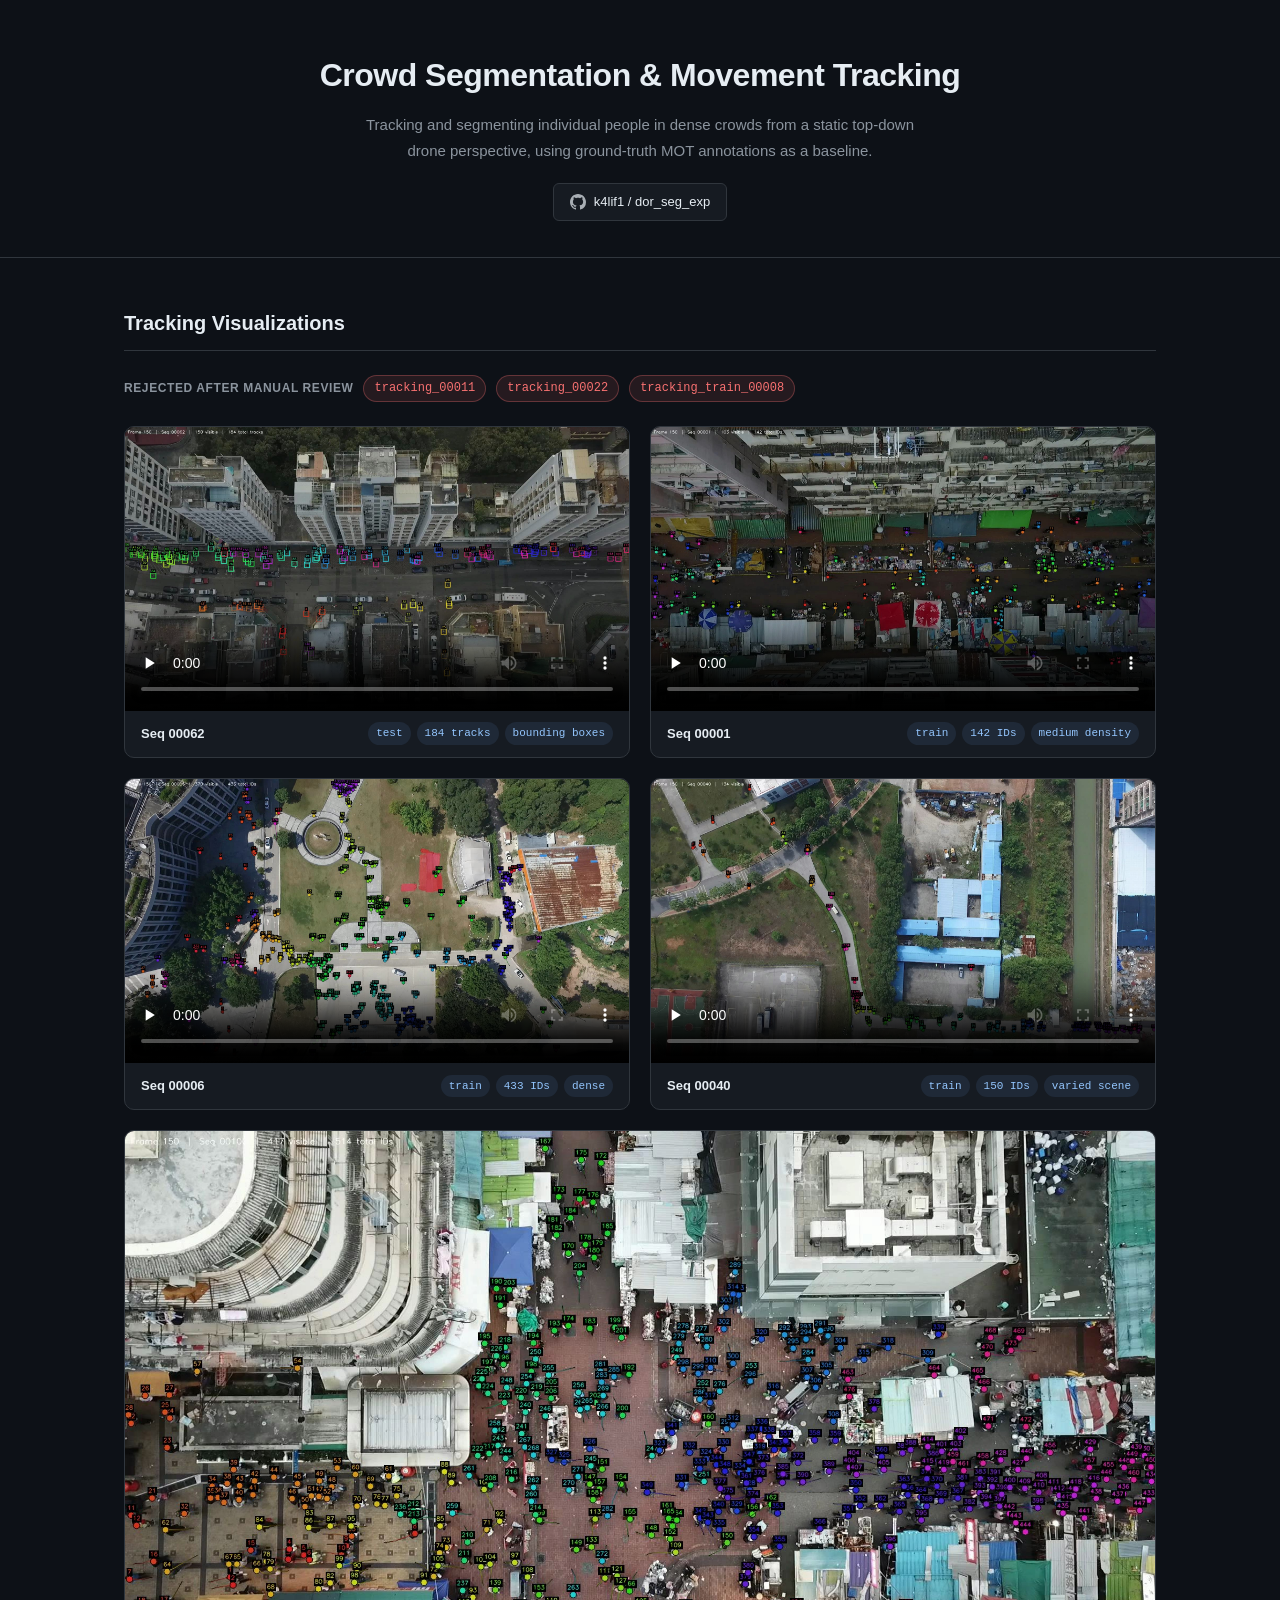
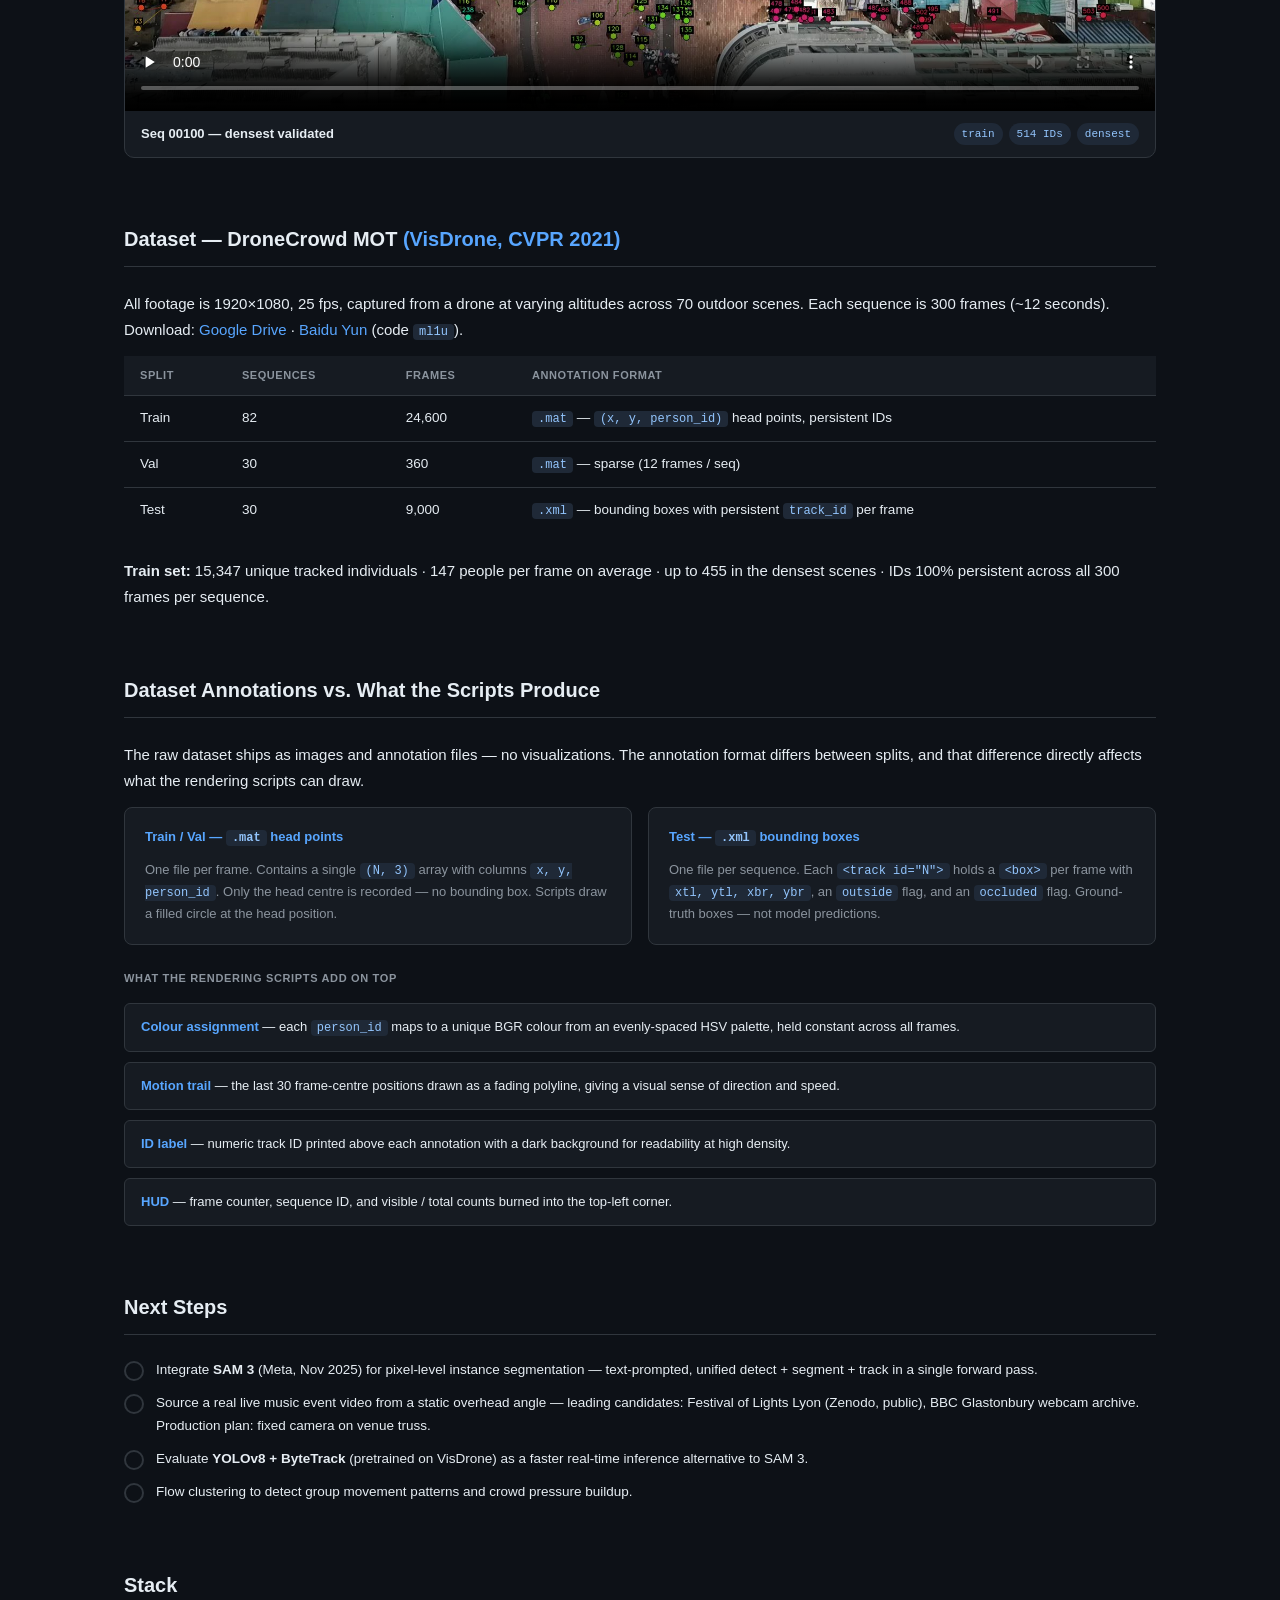
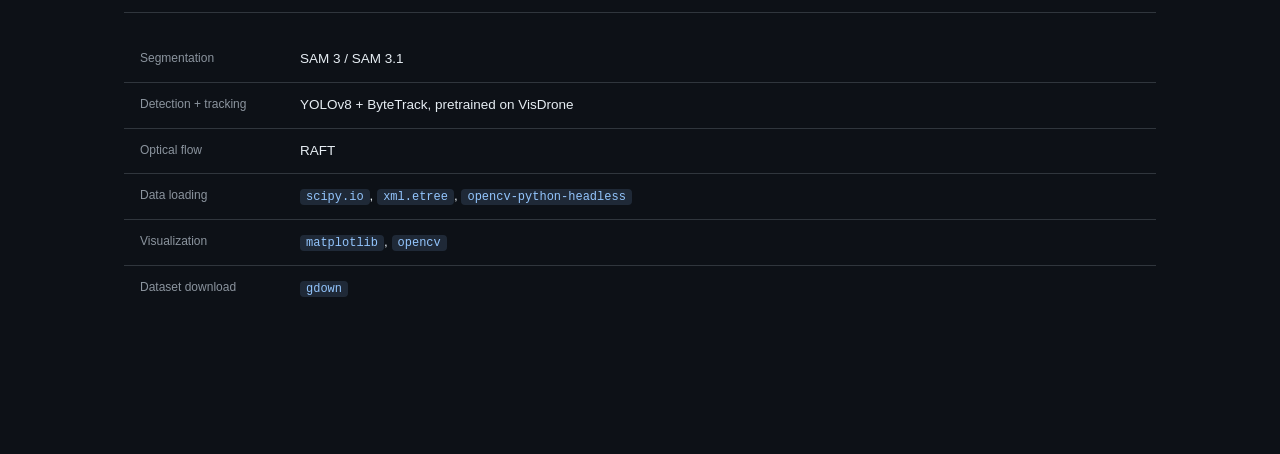
==== index.html @ 180071f4 "Add GitHub Pages index.html Dark-themed page with embedded video grid, dataset table, annotation dif" ====
<!DOCTYPE html>
<html lang="en">
<head>
  <meta charset="UTF-8" />
  <meta name="viewport" content="width=device-width, initial-scale=1.0" />
  <title>Crowd Segmentation & Movement Tracking — POC</title>
  <style>
    *, *::before, *::after { box-sizing: border-box; margin: 0; padding: 0; }

    :root {
      --bg:       #0d1117;
      --surface:  #161b22;
      --border:   #30363d;
      --text:     #e6edf3;
      --muted:    #8b949e;
      --accent:   #58a6ff;
      --tag-bg:   #1f2937;
      --tag-text: #93c5fd;
      --rejected: #f87171;
      --mono:     "SF Mono", "Fira Code", "Consolas", monospace;
    }

    body {
      background: var(--bg);
      color: var(--text);
      font-family: -apple-system, BlinkMacSystemFont, "Segoe UI", Helvetica, Arial, sans-serif;
      font-size: 15px;
      line-height: 1.7;
    }

    a { color: var(--accent); text-decoration: none; }
    a:hover { text-decoration: underline; }

    /* ── Layout ── */
    header {
      border-bottom: 1px solid var(--border);
      padding: 48px 0 36px;
      text-align: center;
    }

    header h1 {
      font-size: 2rem;
      font-weight: 700;
      letter-spacing: -0.5px;
      margin-bottom: 10px;
    }

    header p {
      color: var(--muted);
      max-width: 580px;
      margin: 0 auto 20px;
    }

    .repo-link {
      display: inline-flex;
      align-items: center;
      gap: 8px;
      background: var(--surface);
      border: 1px solid var(--border);
      border-radius: 6px;
      padding: 7px 16px;
      font-size: 13px;
      color: var(--text);
      transition: border-color 0.15s;
    }
    .repo-link:hover { border-color: var(--accent); text-decoration: none; }
    .repo-link svg { opacity: 0.7; }

    main {
      max-width: 1080px;
      margin: 0 auto;
      padding: 48px 24px 80px;
    }

    section { margin-bottom: 64px; }

    h2 {
      font-size: 1.25rem;
      font-weight: 600;
      padding-bottom: 10px;
      border-bottom: 1px solid var(--border);
      margin-bottom: 24px;
    }

    h3 {
      font-size: 1rem;
      font-weight: 600;
      color: var(--muted);
      text-transform: uppercase;
      letter-spacing: 0.06em;
      font-size: 11px;
      margin-bottom: 16px;
    }

    p { margin-bottom: 14px; color: var(--text); }
    p:last-child { margin-bottom: 0; }

    /* ── Videos grid ── */
    .video-grid {
      display: grid;
      grid-template-columns: 1fr 1fr;
      gap: 20px;
    }

    .video-grid .full { grid-column: 1 / -1; }

    .video-card {
      background: var(--surface);
      border: 1px solid var(--border);
      border-radius: 10px;
      overflow: hidden;
      transition: border-color 0.15s;
    }
    .video-card:hover { border-color: var(--accent); }

    .video-card video {
      width: 100%;
      display: block;
      background: #000;
    }

    .video-card .caption {
      padding: 12px 16px;
      display: flex;
      align-items: center;
      justify-content: space-between;
      flex-wrap: wrap;
      gap: 8px;
    }

    .caption-title { font-size: 13px; font-weight: 600; }

    .tags { display: flex; gap: 6px; flex-wrap: wrap; }

    .tag {
      background: var(--tag-bg);
      color: var(--tag-text);
      font-size: 11px;
      font-weight: 500;
      padding: 2px 8px;
      border-radius: 20px;
      font-family: var(--mono);
    }

    /* ── Dataset table ── */
    table {
      width: 100%;
      border-collapse: collapse;
      font-size: 13.5px;
    }

    th {
      background: var(--surface);
      color: var(--muted);
      font-weight: 600;
      font-size: 11px;
      text-transform: uppercase;
      letter-spacing: 0.05em;
      padding: 10px 16px;
      text-align: left;
      border-bottom: 1px solid var(--border);
    }

    td {
      padding: 11px 16px;
      border-bottom: 1px solid var(--border);
      vertical-align: top;
    }

    tr:last-child td { border-bottom: none; }

    code {
      font-family: var(--mono);
      font-size: 12px;
      background: var(--tag-bg);
      color: var(--tag-text);
      padding: 1px 6px;
      border-radius: 4px;
    }

    /* ── Annotation diff cards ── */
    .diff-grid {
      display: grid;
      grid-template-columns: 1fr 1fr;
      gap: 16px;
      margin-bottom: 24px;
    }

    .diff-card {
      background: var(--surface);
      border: 1px solid var(--border);
      border-radius: 8px;
      padding: 18px 20px;
    }

    .diff-card h4 {
      font-size: 13px;
      font-weight: 600;
      margin-bottom: 10px;
      color: var(--accent);
    }

    .diff-card p { font-size: 13px; color: var(--muted); }

    /* ── Layers list ── */
    .layers { list-style: none; display: flex; flex-direction: column; gap: 10px; }

    .layers li {
      background: var(--surface);
      border: 1px solid var(--border);
      border-radius: 6px;
      padding: 12px 16px;
      font-size: 13px;
    }

    .layers li strong { color: var(--accent); }

    /* ── Rejected pill ── */
    .rejected-row {
      display: flex;
      align-items: center;
      gap: 10px;
      flex-wrap: wrap;
      margin-bottom: 24px;
    }

    .rejected-label {
      font-size: 12px;
      font-weight: 600;
      color: var(--muted);
      text-transform: uppercase;
      letter-spacing: 0.05em;
    }

    .rejected-pill {
      background: rgba(248, 113, 113, 0.1);
      border: 1px solid rgba(248, 113, 113, 0.3);
      color: var(--rejected);
      font-family: var(--mono);
      font-size: 12px;
      padding: 2px 10px;
      border-radius: 20px;
    }

    /* ── Next steps ── */
    .steps { list-style: none; display: flex; flex-direction: column; gap: 10px; }

    .steps li {
      display: flex;
      align-items: flex-start;
      gap: 12px;
      font-size: 13.5px;
    }

    .step-dot {
      width: 20px;
      height: 20px;
      border-radius: 50%;
      border: 2px solid var(--border);
      flex-shrink: 0;
      margin-top: 2px;
    }

    /* ── Stack table ── */
    .stack-table td:first-child { color: var(--muted); font-size: 12px; width: 160px; }

    /* ── Responsive ── */
    @media (max-width: 640px) {
      .video-grid  { grid-template-columns: 1fr; }
      .diff-grid   { grid-template-columns: 1fr; }
      .video-grid .full { grid-column: 1; }
      header h1 { font-size: 1.5rem; }
    }
  </style>
</head>
<body>

<header>
  <h1>Crowd Segmentation &amp; Movement Tracking</h1>
  <p>Tracking and segmenting individual people in dense crowds from a static top-down drone perspective, using ground-truth MOT annotations as a baseline.</p>
  <a class="repo-link" href="https://github.com/k4lif1/dor_seg_exp" target="_blank">
    <svg height="16" viewBox="0 0 16 16" fill="currentColor"><path d="M8 0C3.58 0 0 3.58 0 8c0 3.54 2.29 6.53 5.47 7.59.4.07.55-.17.55-.38 0-.19-.01-.82-.01-1.49-2.01.37-2.53-.49-2.69-.94-.09-.23-.48-.94-.82-1.13-.28-.15-.68-.52-.01-.53.63-.01 1.08.58 1.23.82.72 1.21 1.87.87 2.33.66.07-.52.28-.87.51-1.07-1.78-.2-3.64-.89-3.64-3.95 0-.87.31-1.59.82-2.15-.08-.2-.36-1.02.08-2.12 0 0 .67-.21 2.2.82.64-.18 1.32-.27 2-.27.68 0 1.36.09 2 .27 1.53-1.04 2.2-.82 2.2-.82.44 1.1.16 1.92.08 2.12.51.56.82 1.27.82 2.15 0 3.07-1.87 3.75-3.65 3.95.29.25.54.73.54 1.48 0 1.07-.01 1.93-.01 2.2 0 .21.15.46.55.38A8.013 8.013 0 0016 8c0-4.42-3.58-8-8-8z"/></svg>
    k4lif1 / dor_seg_exp
  </a>
</header>

<main>

  <!-- ── Videos ───────────────────────────────────────────────────── -->
  <section>
    <h2>Tracking Visualizations</h2>

    <div class="rejected-row">
      <span class="rejected-label">Rejected after manual review</span>
      <span class="rejected-pill">tracking_00011</span>
      <span class="rejected-pill">tracking_00022</span>
      <span class="rejected-pill">tracking_train_00008</span>
    </div>

    <div class="video-grid">
      <div class="video-card">
        <video src="videos/tracking_00062.mp4" poster="assets/previews/tracking_00062.jpg" controls preload="none"></video>
        <div class="caption">
          <span class="caption-title">Seq 00062</span>
          <div class="tags">
            <span class="tag">test</span>
            <span class="tag">184 tracks</span>
            <span class="tag">bounding boxes</span>
          </div>
        </div>
      </div>

      <div class="video-card">
        <video src="videos/tracking_train_00001.mp4" poster="assets/previews/tracking_train_00001.jpg" controls preload="none"></video>
        <div class="caption">
          <span class="caption-title">Seq 00001</span>
          <div class="tags">
            <span class="tag">train</span>
            <span class="tag">142 IDs</span>
            <span class="tag">medium density</span>
          </div>
        </div>
      </div>

      <div class="video-card">
        <video src="videos/tracking_train_00006.mp4" poster="assets/previews/tracking_train_00006.jpg" controls preload="none"></video>
        <div class="caption">
          <span class="caption-title">Seq 00006</span>
          <div class="tags">
            <span class="tag">train</span>
            <span class="tag">433 IDs</span>
            <span class="tag">dense</span>
          </div>
        </div>
      </div>

      <div class="video-card">
        <video src="videos/tracking_train_00040.mp4" poster="assets/previews/tracking_train_00040.jpg" controls preload="none"></video>
        <div class="caption">
          <span class="caption-title">Seq 00040</span>
          <div class="tags">
            <span class="tag">train</span>
            <span class="tag">150 IDs</span>
            <span class="tag">varied scene</span>
          </div>
        </div>
      </div>

      <div class="video-card full">
        <video src="videos/tracking_train_00100.mp4" poster="assets/previews/tracking_train_00100.jpg" controls preload="none"></video>
        <div class="caption">
          <span class="caption-title">Seq 00100 — densest validated</span>
          <div class="tags">
            <span class="tag">train</span>
            <span class="tag">514 IDs</span>
            <span class="tag">densest</span>
          </div>
        </div>
      </div>
    </div>
  </section>

  <!-- ── Dataset ──────────────────────────────────────────────────── -->
  <section>
    <h2>Dataset — DroneCrowd MOT <a href="https://openaccess.thecvf.com/content/CVPR2021/papers/Wen_Detection_Tracking_and_Counting_Meets_Drones_in_Crowds_A_Benchmark_CVPR_2021_paper.pdf" target="_blank">(VisDrone, CVPR 2021)</a></h2>

    <p>All footage is 1920×1080, 25 fps, captured from a drone at varying altitudes across 70 outdoor scenes. Each sequence is 300 frames (~12 seconds). Download: <a href="https://drive.google.com/drive/folders/1EUKLJ1WmrhWTNGt4wFLyHSfspJAt56WN" target="_blank">Google Drive</a> · <a href="https://pan.baidu.com/s/1hjXoVZJ16y9Tf7UXcJw3oQ" target="_blank">Baidu Yun</a> (code <code>ml1u</code>).</p>

    <table>
      <thead>
        <tr>
          <th>Split</th>
          <th>Sequences</th>
          <th>Frames</th>
          <th>Annotation format</th>
        </tr>
      </thead>
      <tbody>
        <tr>
          <td>Train</td>
          <td>82</td>
          <td>24,600</td>
          <td><code>.mat</code> — <code>(x, y, person_id)</code> head points, persistent IDs</td>
        </tr>
        <tr>
          <td>Val</td>
          <td>30</td>
          <td>360</td>
          <td><code>.mat</code> — sparse (12 frames / seq)</td>
        </tr>
        <tr>
          <td>Test</td>
          <td>30</td>
          <td>9,000</td>
          <td><code>.xml</code> — bounding boxes with persistent <code>track_id</code> per frame</td>
        </tr>
      </tbody>
    </table>

    <br>
    <p><strong>Train set:</strong> 15,347 unique tracked individuals · 147 people per frame on average · up to 455 in the densest scenes · IDs 100% persistent across all 300 frames per sequence.</p>
  </section>

  <!-- ── Annotation diff ──────────────────────────────────────────── -->
  <section>
    <h2>Dataset Annotations vs. What the Scripts Produce</h2>

    <p>The raw dataset ships as images and annotation files — no visualizations. The annotation format differs between splits, and that difference directly affects what the rendering scripts can draw.</p>

    <div class="diff-grid">
      <div class="diff-card">
        <h4>Train / Val — <code>.mat</code> head points</h4>
        <p>One file per frame. Contains a single <code>(N, 3)</code> array with columns <code>x, y, person_id</code>. Only the head centre is recorded — no bounding box. Scripts draw a filled circle at the head position.</p>
      </div>
      <div class="diff-card">
        <h4>Test — <code>.xml</code> bounding boxes</h4>
        <p>One file per sequence. Each <code>&lt;track id="N"&gt;</code> holds a <code>&lt;box&gt;</code> per frame with <code>xtl, ytl, xbr, ybr</code>, an <code>outside</code> flag, and an <code>occluded</code> flag. Ground-truth boxes — not model predictions.</p>
      </div>
    </div>

    <h3>What the rendering scripts add on top</h3>
    <ul class="layers">
      <li><strong>Colour assignment</strong> — each <code>person_id</code> maps to a unique BGR colour from an evenly-spaced HSV palette, held constant across all frames.</li>
      <li><strong>Motion trail</strong> — the last 30 frame-centre positions drawn as a fading polyline, giving a visual sense of direction and speed.</li>
      <li><strong>ID label</strong> — numeric track ID printed above each annotation with a dark background for readability at high density.</li>
      <li><strong>HUD</strong> — frame counter, sequence ID, and visible / total counts burned into the top-left corner.</li>
    </ul>
  </section>

  <!-- ── Next steps ───────────────────────────────────────────────── -->
  <section>
    <h2>Next Steps</h2>
    <ul class="steps">
      <li><span class="step-dot"></span><span>Integrate <strong>SAM 3</strong> (Meta, Nov 2025) for pixel-level instance segmentation — text-prompted, unified detect + segment + track in a single forward pass.</span></li>
      <li><span class="step-dot"></span><span>Source a real live music event video from a static overhead angle — leading candidates: Festival of Lights Lyon (Zenodo, public), BBC Glastonbury webcam archive. Production plan: fixed camera on venue truss.</span></li>
      <li><span class="step-dot"></span><span>Evaluate <strong>YOLOv8 + ByteTrack</strong> (pretrained on VisDrone) as a faster real-time inference alternative to SAM 3.</span></li>
      <li><span class="step-dot"></span><span>Flow clustering to detect group movement patterns and crowd pressure buildup.</span></li>
    </ul>
  </section>

  <!-- ── Stack ────────────────────────────────────────────────────── -->
  <section>
    <h2>Stack</h2>
    <table class="stack-table">
      <tbody>
        <tr><td>Segmentation</td><td>SAM 3 / SAM 3.1</td></tr>
        <tr><td>Detection + tracking</td><td>YOLOv8 + ByteTrack, pretrained on VisDrone</td></tr>
        <tr><td>Optical flow</td><td>RAFT</td></tr>
        <tr><td>Data loading</td><td><code>scipy.io</code>, <code>xml.etree</code>, <code>opencv-python-headless</code></td></tr>
        <tr><td>Visualization</td><td><code>matplotlib</code>, <code>opencv</code></td></tr>
        <tr><td>Dataset download</td><td><code>gdown</code></td></tr>
      </tbody>
    </table>
  </section>

</main>
</body>
</html>
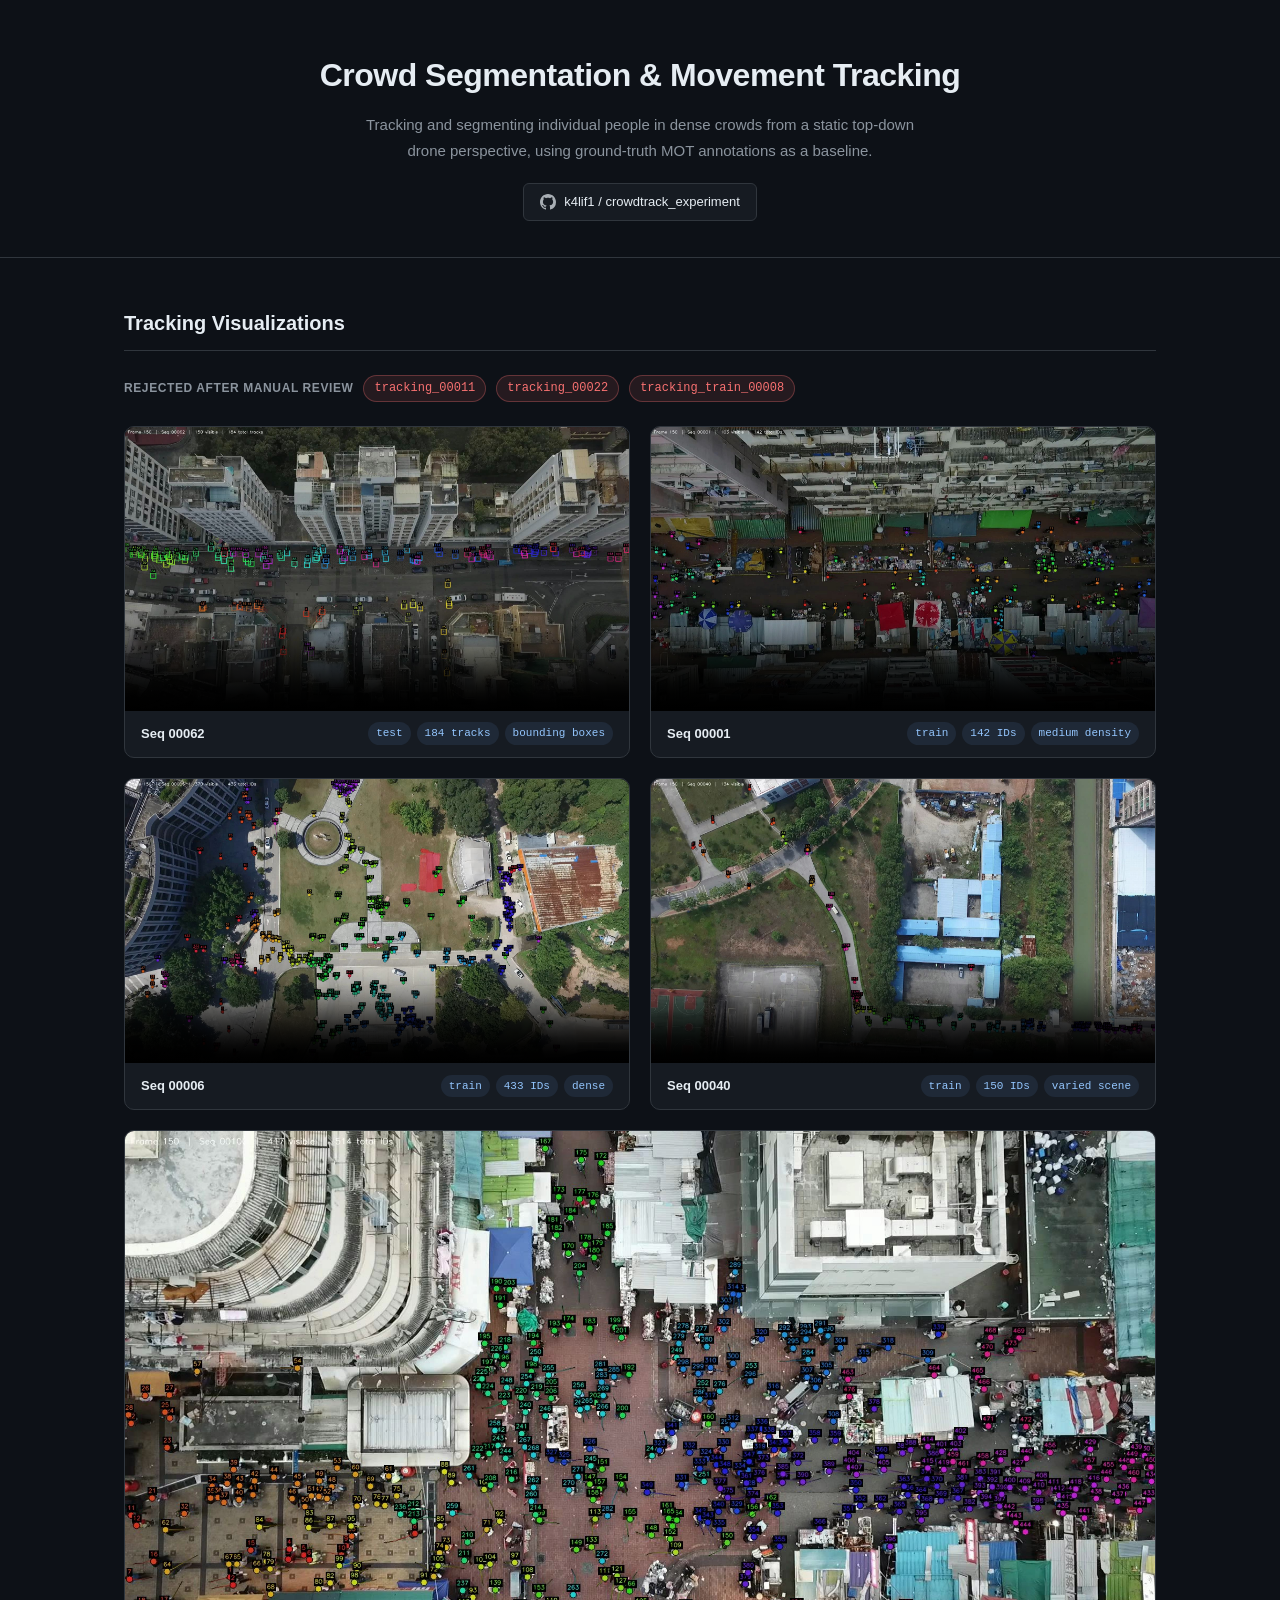
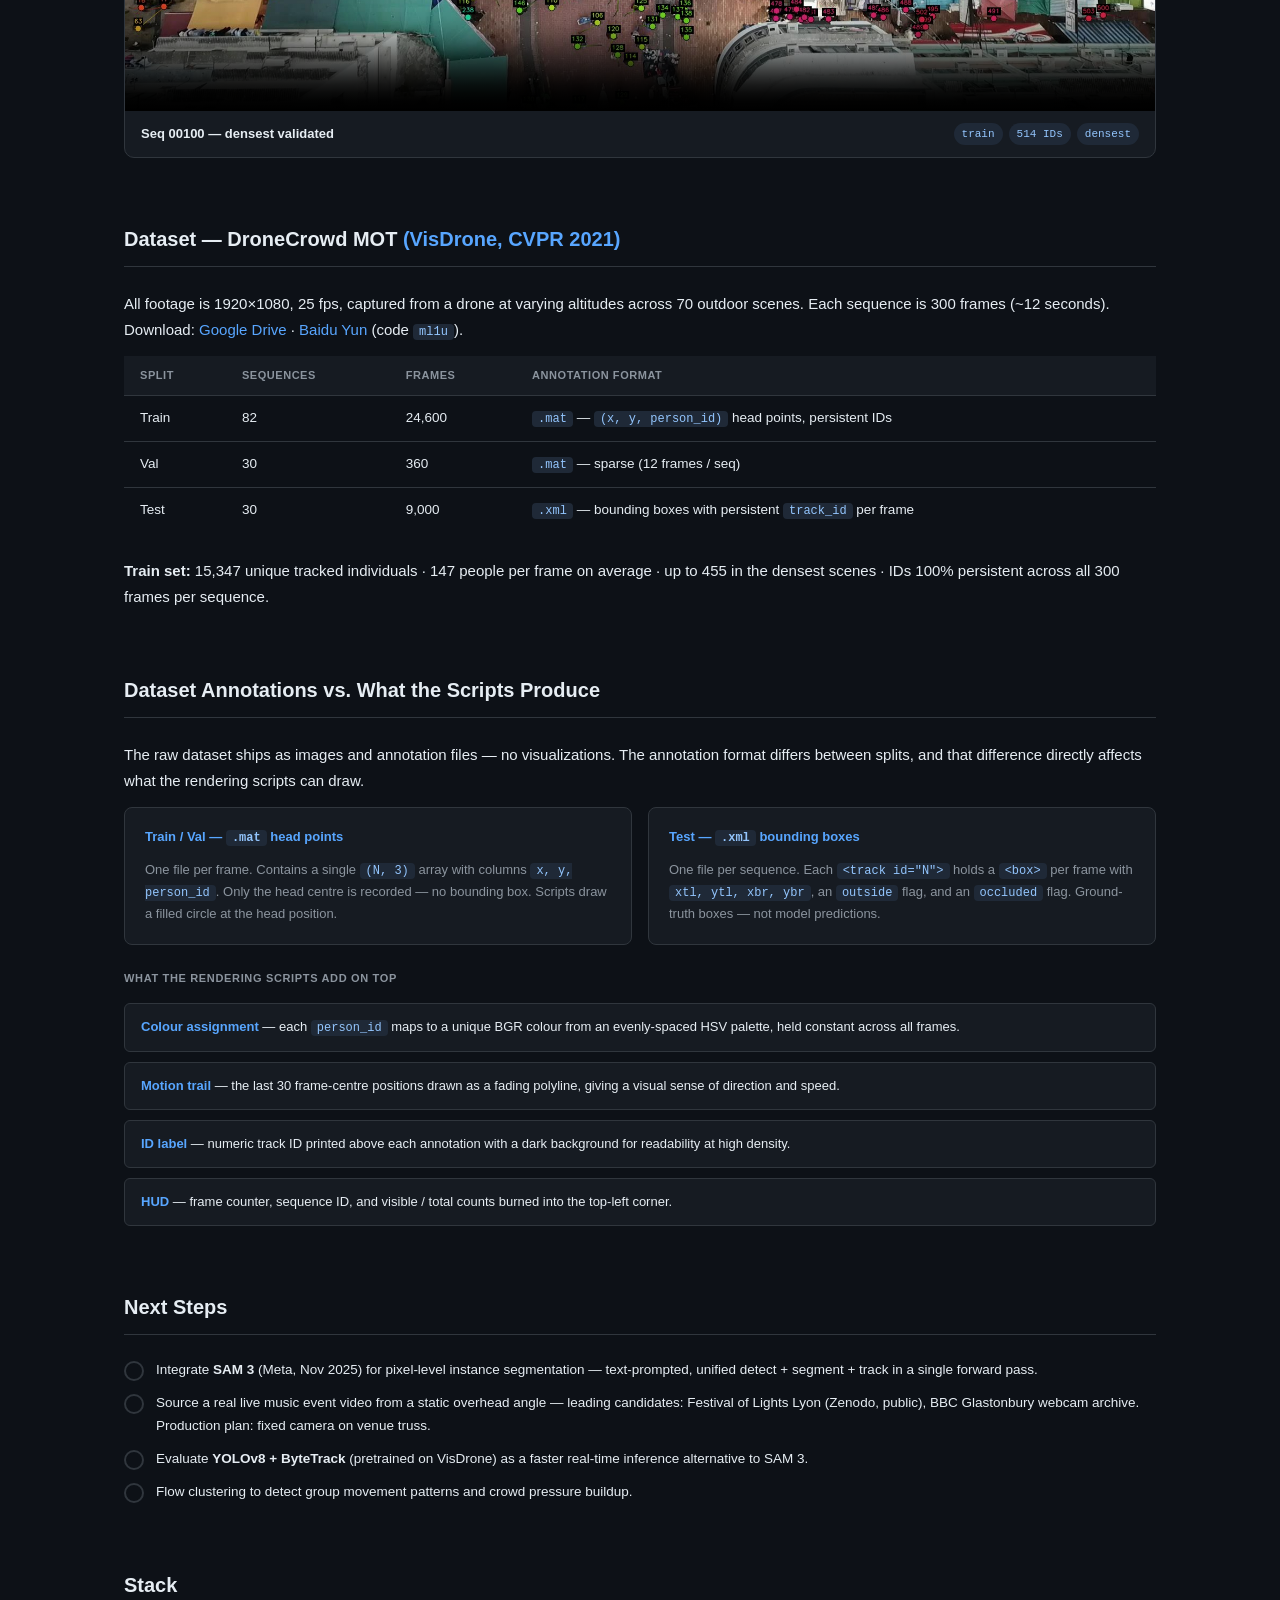
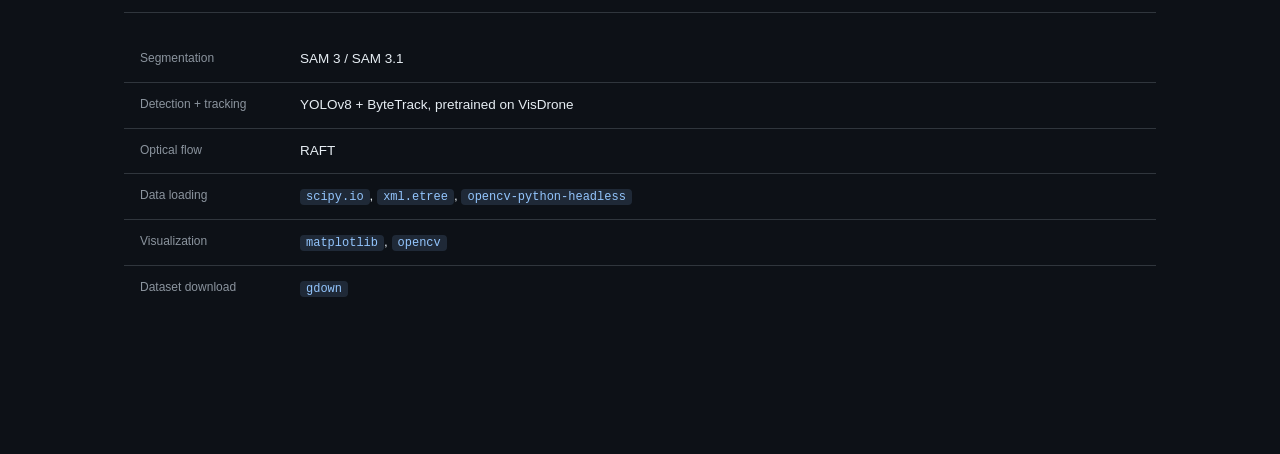
==== commit ec758c1d: "Rename to crowdtrack_experiment; compress videos for web - Repo renamed from dor_seg_exp to crowdtra" ====
--- a/index.html
+++ b/index.html
@@ -278,9 +278,9 @@
 <header>
   <h1>Crowd Segmentation &amp; Movement Tracking</h1>
   <p>Tracking and segmenting individual people in dense crowds from a static top-down drone perspective, using ground-truth MOT annotations as a baseline.</p>
-  <a class="repo-link" href="https://github.com/k4lif1/dor_seg_exp" target="_blank">
+  <a class="repo-link" href="https://github.com/k4lif1/crowdtrack_experiment" target="_blank">
     <svg height="16" viewBox="0 0 16 16" fill="currentColor"><path d="M8 0C3.58 0 0 3.58 0 8c0 3.54 2.29 6.53 5.47 7.59.4.07.55-.17.55-.38 0-.19-.01-.82-.01-1.49-2.01.37-2.53-.49-2.69-.94-.09-.23-.48-.94-.82-1.13-.28-.15-.68-.52-.01-.53.63-.01 1.08.58 1.23.82.72 1.21 1.87.87 2.33.66.07-.52.28-.87.51-1.07-1.78-.2-3.64-.89-3.64-3.95 0-.87.31-1.59.82-2.15-.08-.2-.36-1.02.08-2.12 0 0 .67-.21 2.2.82.64-.18 1.32-.27 2-.27.68 0 1.36.09 2 .27 1.53-1.04 2.2-.82 2.2-.82.44 1.1.16 1.92.08 2.12.51.56.82 1.27.82 2.15 0 3.07-1.87 3.75-3.65 3.95.29.25.54.73.54 1.48 0 1.07-.01 1.93-.01 2.2 0 .21.15.46.55.38A8.013 8.013 0 0016 8c0-4.42-3.58-8-8-8z"/></svg>
-    k4lif1 / dor_seg_exp
+    k4lif1 / crowdtrack_experiment
   </a>
 </header>
 
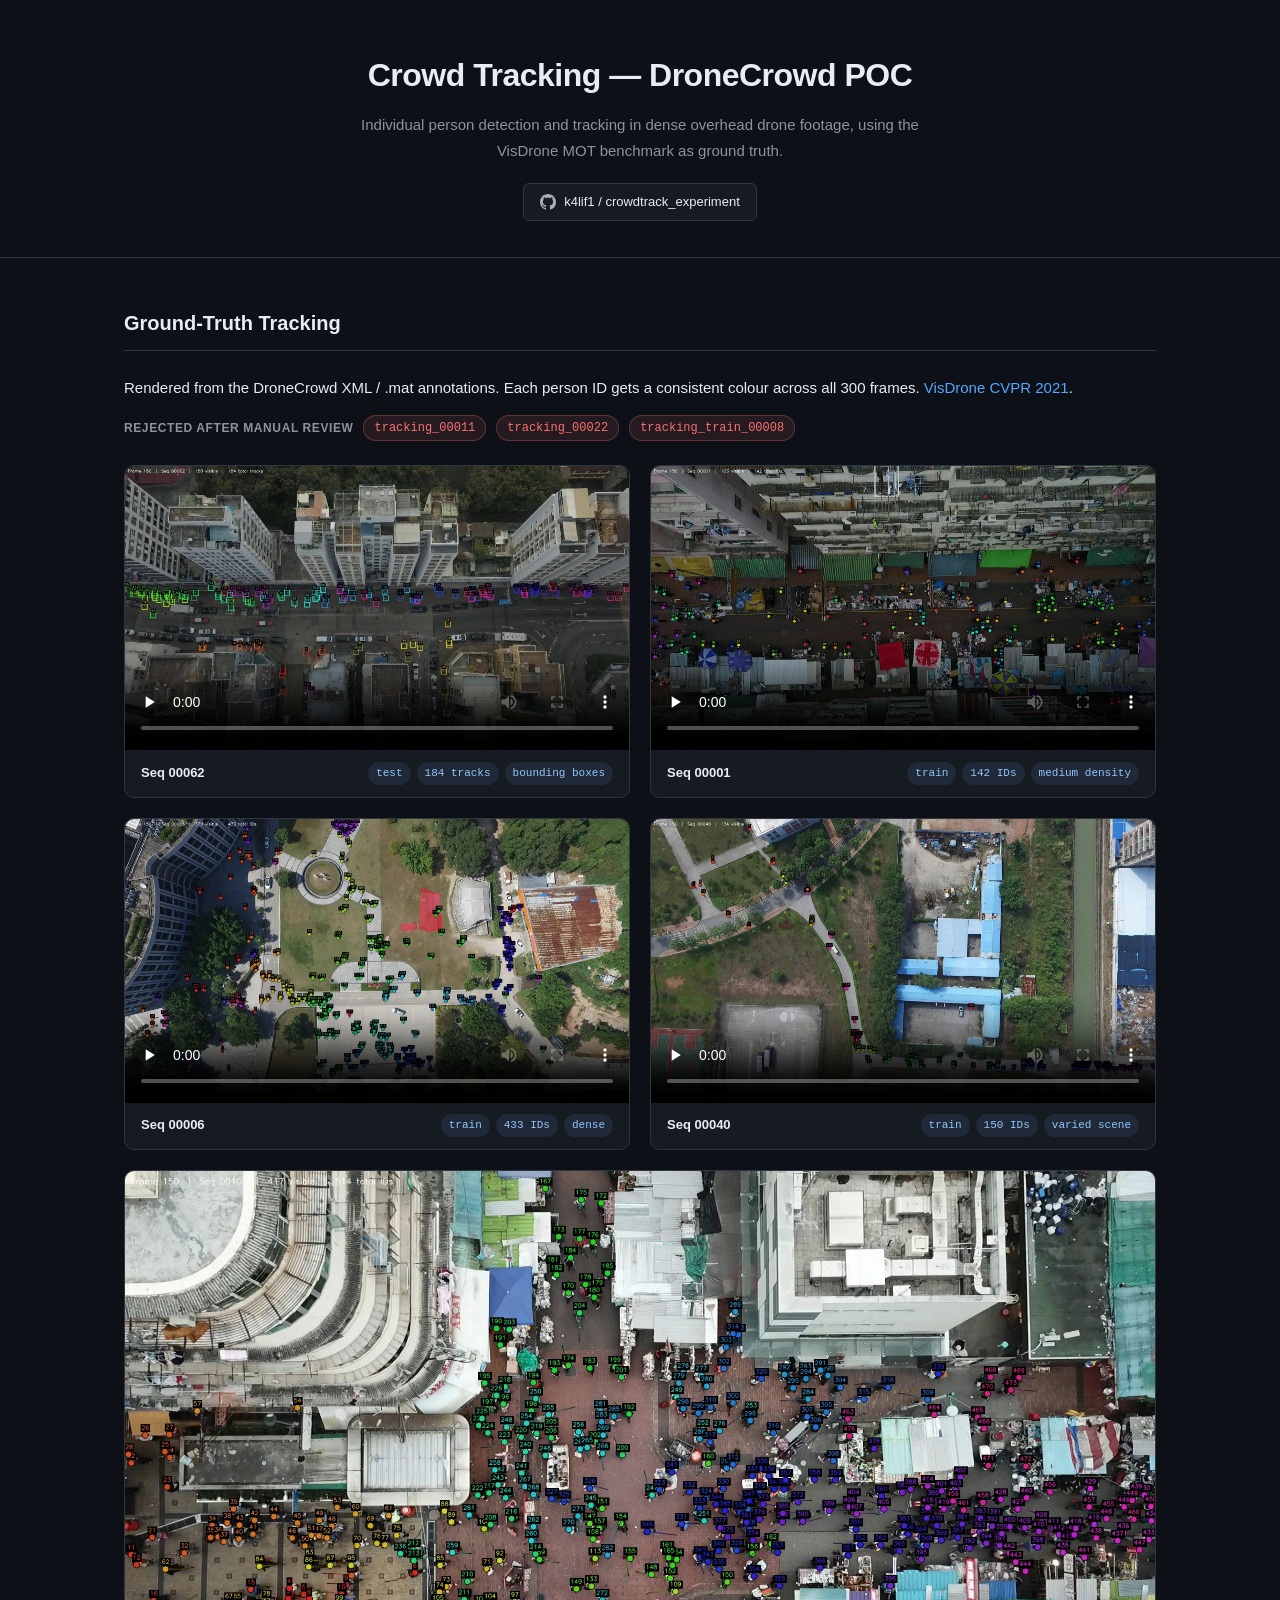
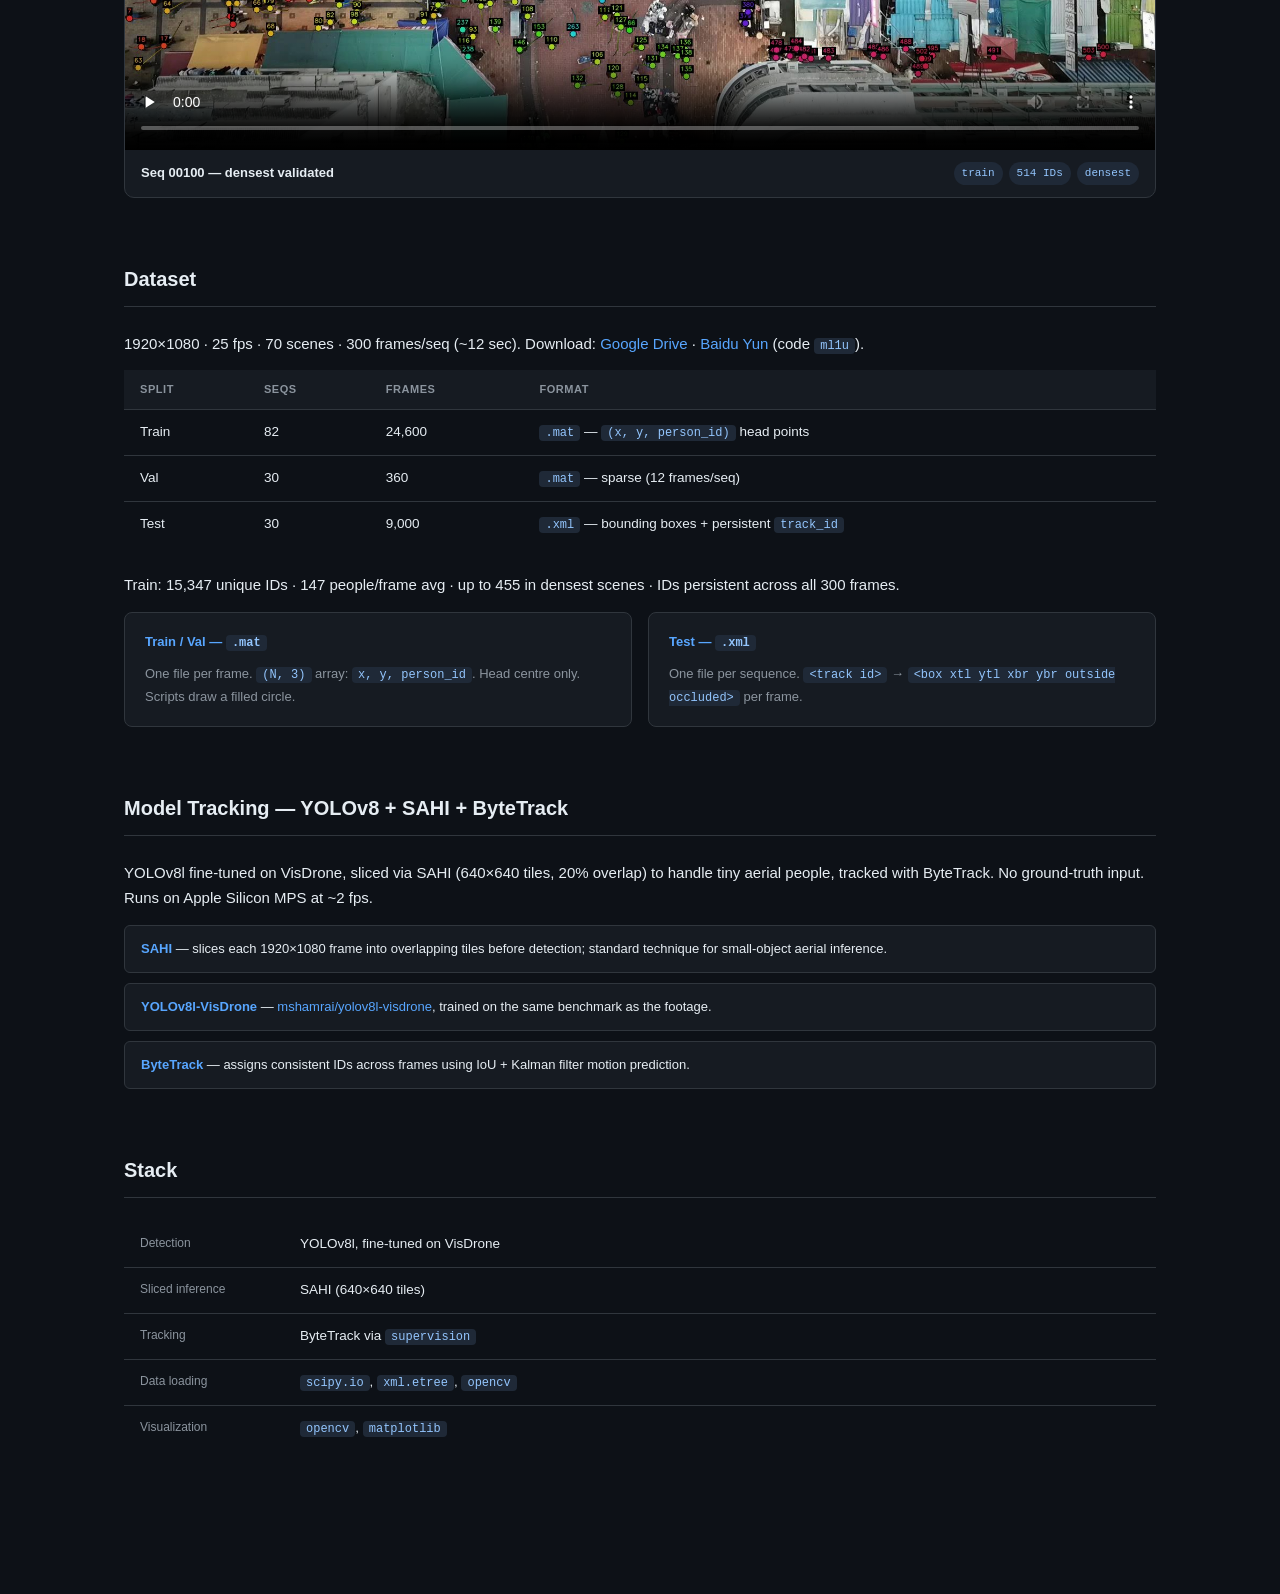
==== commit 1b7fab31: "Restructure repo: YOLO+SAHI+ByteTrack tracker, simplified README/index - Rename videos/ → videos/gt_" ====
--- a/index.html
+++ b/index.html
@@ -3,7 +3,7 @@
 <head>
   <meta charset="UTF-8" />
   <meta name="viewport" content="width=device-width, initial-scale=1.0" />
-  <title>Crowd Segmentation & Movement Tracking — POC</title>
+  <title>Crowd Tracking — DroneCrowd POC</title>
   <style>
     *, *::before, *::after { box-sizing: border-box; margin: 0; padding: 0; }
 
@@ -276,8 +276,8 @@
 <body>
 
 <header>
-  <h1>Crowd Segmentation &amp; Movement Tracking</h1>
-  <p>Tracking and segmenting individual people in dense crowds from a static top-down drone perspective, using ground-truth MOT annotations as a baseline.</p>
+  <h1>Crowd Tracking — DroneCrowd POC</h1>
+  <p>Individual person detection and tracking in dense overhead drone footage, using the VisDrone MOT benchmark as ground truth.</p>
   <a class="repo-link" href="https://github.com/k4lif1/crowdtrack_experiment" target="_blank">
     <svg height="16" viewBox="0 0 16 16" fill="currentColor"><path d="M8 0C3.58 0 0 3.58 0 8c0 3.54 2.29 6.53 5.47 7.59.4.07.55-.17.55-.38 0-.19-.01-.82-.01-1.49-2.01.37-2.53-.49-2.69-.94-.09-.23-.48-.94-.82-1.13-.28-.15-.68-.52-.01-.53.63-.01 1.08.58 1.23.82.72 1.21 1.87.87 2.33.66.07-.52.28-.87.51-1.07-1.78-.2-3.64-.89-3.64-3.95 0-.87.31-1.59.82-2.15-.08-.2-.36-1.02.08-2.12 0 0 .67-.21 2.2.82.64-.18 1.32-.27 2-.27.68 0 1.36.09 2 .27 1.53-1.04 2.2-.82 2.2-.82.44 1.1.16 1.92.08 2.12.51.56.82 1.27.82 2.15 0 3.07-1.87 3.75-3.65 3.95.29.25.54.73.54 1.48 0 1.07-.01 1.93-.01 2.2 0 .21.15.46.55.38A8.013 8.013 0 0016 8c0-4.42-3.58-8-8-8z"/></svg>
     k4lif1 / crowdtrack_experiment
@@ -286,9 +286,10 @@
 
 <main>
 
-  <!-- ── Videos ───────────────────────────────────────────────────── -->
+  <!-- ── GT Tracking Videos ──────────────────────────────────────── -->
   <section>
-    <h2>Tracking Visualizations</h2>
+    <h2>Ground-Truth Tracking</h2>
+    <p>Rendered from the DroneCrowd XML / .mat annotations. Each person ID gets a consistent colour across all 300 frames. <a href="https://openaccess.thecvf.com/content/CVPR2021/papers/Wen_Detection_Tracking_and_Counting_Meets_Drones_in_Crowds_A_Benchmark_CVPR_2021_paper.pdf" target="_blank">VisDrone CVPR 2021</a>.</p>
 
     <div class="rejected-row">
       <span class="rejected-label">Rejected after manual review</span>
@@ -299,62 +300,42 @@
 
     <div class="video-grid">
       <div class="video-card">
-        <video src="videos/tracking_00062.mp4" poster="assets/previews/tracking_00062.jpg" controls preload="none"></video>
+        <video src="videos/gt_tracking/tracking_00062.mp4" poster="assets/previews/tracking_00062.jpg" controls preload="none"></video>
         <div class="caption">
           <span class="caption-title">Seq 00062</span>
-          <div class="tags">
-            <span class="tag">test</span>
-            <span class="tag">184 tracks</span>
-            <span class="tag">bounding boxes</span>
-          </div>
+          <div class="tags"><span class="tag">test</span><span class="tag">184 tracks</span><span class="tag">bounding boxes</span></div>
         </div>
       </div>
 
       <div class="video-card">
-        <video src="videos/tracking_train_00001.mp4" poster="assets/previews/tracking_train_00001.jpg" controls preload="none"></video>
+        <video src="videos/gt_tracking/tracking_train_00001.mp4" poster="assets/previews/tracking_train_00001.jpg" controls preload="none"></video>
         <div class="caption">
           <span class="caption-title">Seq 00001</span>
-          <div class="tags">
-            <span class="tag">train</span>
-            <span class="tag">142 IDs</span>
-            <span class="tag">medium density</span>
-          </div>
+          <div class="tags"><span class="tag">train</span><span class="tag">142 IDs</span><span class="tag">medium density</span></div>
         </div>
       </div>
 
       <div class="video-card">
-        <video src="videos/tracking_train_00006.mp4" poster="assets/previews/tracking_train_00006.jpg" controls preload="none"></video>
+        <video src="videos/gt_tracking/tracking_train_00006.mp4" poster="assets/previews/tracking_train_00006.jpg" controls preload="none"></video>
         <div class="caption">
           <span class="caption-title">Seq 00006</span>
-          <div class="tags">
-            <span class="tag">train</span>
-            <span class="tag">433 IDs</span>
-            <span class="tag">dense</span>
-          </div>
+          <div class="tags"><span class="tag">train</span><span class="tag">433 IDs</span><span class="tag">dense</span></div>
         </div>
       </div>
 
       <div class="video-card">
-        <video src="videos/tracking_train_00040.mp4" poster="assets/previews/tracking_train_00040.jpg" controls preload="none"></video>
+        <video src="videos/gt_tracking/tracking_train_00040.mp4" poster="assets/previews/tracking_train_00040.jpg" controls preload="none"></video>
         <div class="caption">
           <span class="caption-title">Seq 00040</span>
-          <div class="tags">
-            <span class="tag">train</span>
-            <span class="tag">150 IDs</span>
-            <span class="tag">varied scene</span>
-          </div>
+          <div class="tags"><span class="tag">train</span><span class="tag">150 IDs</span><span class="tag">varied scene</span></div>
         </div>
       </div>
 
       <div class="video-card full">
-        <video src="videos/tracking_train_00100.mp4" poster="assets/previews/tracking_train_00100.jpg" controls preload="none"></video>
+        <video src="videos/gt_tracking/tracking_train_00100.mp4" poster="assets/previews/tracking_train_00100.jpg" controls preload="none"></video>
         <div class="caption">
           <span class="caption-title">Seq 00100 — densest validated</span>
-          <div class="tags">
-            <span class="tag">train</span>
-            <span class="tag">514 IDs</span>
-            <span class="tag">densest</span>
-          </div>
+          <div class="tags"><span class="tag">train</span><span class="tag">514 IDs</span><span class="tag">densest</span></div>
         </div>
       </div>
     </div>
@@ -362,79 +343,41 @@
 
   <!-- ── Dataset ──────────────────────────────────────────────────── -->
   <section>
-    <h2>Dataset — DroneCrowd MOT <a href="https://openaccess.thecvf.com/content/CVPR2021/papers/Wen_Detection_Tracking_and_Counting_Meets_Drones_in_Crowds_A_Benchmark_CVPR_2021_paper.pdf" target="_blank">(VisDrone, CVPR 2021)</a></h2>
-
-    <p>All footage is 1920×1080, 25 fps, captured from a drone at varying altitudes across 70 outdoor scenes. Each sequence is 300 frames (~12 seconds). Download: <a href="https://drive.google.com/drive/folders/1EUKLJ1WmrhWTNGt4wFLyHSfspJAt56WN" target="_blank">Google Drive</a> · <a href="https://pan.baidu.com/s/1hjXoVZJ16y9Tf7UXcJw3oQ" target="_blank">Baidu Yun</a> (code <code>ml1u</code>).</p>
+    <h2>Dataset</h2>
+    <p>1920×1080 · 25 fps · 70 scenes · 300 frames/seq (~12 sec).
+    Download: <a href="https://drive.google.com/drive/folders/1EUKLJ1WmrhWTNGt4wFLyHSfspJAt56WN" target="_blank">Google Drive</a> · <a href="https://pan.baidu.com/s/1hjXoVZJ16y9Tf7UXcJw3oQ" target="_blank">Baidu Yun</a> (code <code>ml1u</code>).</p>
 
     <table>
-      <thead>
-        <tr>
-          <th>Split</th>
-          <th>Sequences</th>
-          <th>Frames</th>
-          <th>Annotation format</th>
-        </tr>
-      </thead>
+      <thead><tr><th>Split</th><th>Seqs</th><th>Frames</th><th>Format</th></tr></thead>
       <tbody>
-        <tr>
-          <td>Train</td>
-          <td>82</td>
-          <td>24,600</td>
-          <td><code>.mat</code> — <code>(x, y, person_id)</code> head points, persistent IDs</td>
-        </tr>
-        <tr>
-          <td>Val</td>
-          <td>30</td>
-          <td>360</td>
-          <td><code>.mat</code> — sparse (12 frames / seq)</td>
-        </tr>
-        <tr>
-          <td>Test</td>
-          <td>30</td>
-          <td>9,000</td>
-          <td><code>.xml</code> — bounding boxes with persistent <code>track_id</code> per frame</td>
-        </tr>
+        <tr><td>Train</td><td>82</td><td>24,600</td><td><code>.mat</code> — <code>(x, y, person_id)</code> head points</td></tr>
+        <tr><td>Val</td><td>30</td><td>360</td><td><code>.mat</code> — sparse (12 frames/seq)</td></tr>
+        <tr><td>Test</td><td>30</td><td>9,000</td><td><code>.xml</code> — bounding boxes + persistent <code>track_id</code></td></tr>
       </tbody>
     </table>
-
     <br>
-    <p><strong>Train set:</strong> 15,347 unique tracked individuals · 147 people per frame on average · up to 455 in the densest scenes · IDs 100% persistent across all 300 frames per sequence.</p>
-  </section>
-
-  <!-- ── Annotation diff ──────────────────────────────────────────── -->
-  <section>
-    <h2>Dataset Annotations vs. What the Scripts Produce</h2>
-
-    <p>The raw dataset ships as images and annotation files — no visualizations. The annotation format differs between splits, and that difference directly affects what the rendering scripts can draw.</p>
+    <p>Train: 15,347 unique IDs · 147 people/frame avg · up to 455 in densest scenes · IDs persistent across all 300 frames.</p>
 
     <div class="diff-grid">
       <div class="diff-card">
-        <h4>Train / Val — <code>.mat</code> head points</h4>
-        <p>One file per frame. Contains a single <code>(N, 3)</code> array with columns <code>x, y, person_id</code>. Only the head centre is recorded — no bounding box. Scripts draw a filled circle at the head position.</p>
+        <h4>Train / Val — <code>.mat</code></h4>
+        <p>One file per frame. <code>(N, 3)</code> array: <code>x, y, person_id</code>. Head centre only. Scripts draw a filled circle.</p>
       </div>
       <div class="diff-card">
-        <h4>Test — <code>.xml</code> bounding boxes</h4>
-        <p>One file per sequence. Each <code>&lt;track id="N"&gt;</code> holds a <code>&lt;box&gt;</code> per frame with <code>xtl, ytl, xbr, ybr</code>, an <code>outside</code> flag, and an <code>occluded</code> flag. Ground-truth boxes — not model predictions.</p>
+        <h4>Test — <code>.xml</code></h4>
+        <p>One file per sequence. <code>&lt;track id&gt;</code> → <code>&lt;box xtl ytl xbr ybr outside occluded&gt;</code> per frame.</p>
       </div>
     </div>
-
-    <h3>What the rendering scripts add on top</h3>
+  </section>
+
+  <!-- ── Model Tracking ───────────────────────────────────────────── -->
+  <section>
+    <h2>Model Tracking — YOLOv8 + SAHI + ByteTrack</h2>
+    <p>YOLOv8l fine-tuned on VisDrone, sliced via SAHI (640×640 tiles, 20% overlap) to handle tiny aerial people, tracked with ByteTrack. No ground-truth input. Runs on Apple Silicon MPS at ~2 fps.</p>
     <ul class="layers">
-      <li><strong>Colour assignment</strong> — each <code>person_id</code> maps to a unique BGR colour from an evenly-spaced HSV palette, held constant across all frames.</li>
-      <li><strong>Motion trail</strong> — the last 30 frame-centre positions drawn as a fading polyline, giving a visual sense of direction and speed.</li>
-      <li><strong>ID label</strong> — numeric track ID printed above each annotation with a dark background for readability at high density.</li>
-      <li><strong>HUD</strong> — frame counter, sequence ID, and visible / total counts burned into the top-left corner.</li>
-    </ul>
-  </section>
-
-  <!-- ── Next steps ───────────────────────────────────────────────── -->
-  <section>
-    <h2>Next Steps</h2>
-    <ul class="steps">
-      <li><span class="step-dot"></span><span>Integrate <strong>SAM 3</strong> (Meta, Nov 2025) for pixel-level instance segmentation — text-prompted, unified detect + segment + track in a single forward pass.</span></li>
-      <li><span class="step-dot"></span><span>Source a real live music event video from a static overhead angle — leading candidates: Festival of Lights Lyon (Zenodo, public), BBC Glastonbury webcam archive. Production plan: fixed camera on venue truss.</span></li>
-      <li><span class="step-dot"></span><span>Evaluate <strong>YOLOv8 + ByteTrack</strong> (pretrained on VisDrone) as a faster real-time inference alternative to SAM 3.</span></li>
-      <li><span class="step-dot"></span><span>Flow clustering to detect group movement patterns and crowd pressure buildup.</span></li>
+      <li><strong>SAHI</strong> — slices each 1920×1080 frame into overlapping tiles before detection; standard technique for small-object aerial inference.</li>
+      <li><strong>YOLOv8l-VisDrone</strong> — <a href="https://huggingface.co/mshamrai/yolov8l-visdrone" target="_blank">mshamrai/yolov8l-visdrone</a>, trained on the same benchmark as the footage.</li>
+      <li><strong>ByteTrack</strong> — assigns consistent IDs across frames using IoU + Kalman filter motion prediction.</li>
     </ul>
   </section>
 
@@ -443,12 +386,11 @@
     <h2>Stack</h2>
     <table class="stack-table">
       <tbody>
-        <tr><td>Segmentation</td><td>SAM 3 / SAM 3.1</td></tr>
-        <tr><td>Detection + tracking</td><td>YOLOv8 + ByteTrack, pretrained on VisDrone</td></tr>
-        <tr><td>Optical flow</td><td>RAFT</td></tr>
-        <tr><td>Data loading</td><td><code>scipy.io</code>, <code>xml.etree</code>, <code>opencv-python-headless</code></td></tr>
-        <tr><td>Visualization</td><td><code>matplotlib</code>, <code>opencv</code></td></tr>
-        <tr><td>Dataset download</td><td><code>gdown</code></td></tr>
+        <tr><td>Detection</td><td>YOLOv8l, fine-tuned on VisDrone</td></tr>
+        <tr><td>Sliced inference</td><td>SAHI (640×640 tiles)</td></tr>
+        <tr><td>Tracking</td><td>ByteTrack via <code>supervision</code></td></tr>
+        <tr><td>Data loading</td><td><code>scipy.io</code>, <code>xml.etree</code>, <code>opencv</code></td></tr>
+        <tr><td>Visualization</td><td><code>opencv</code>, <code>matplotlib</code></td></tr>
       </tbody>
     </table>
   </section>
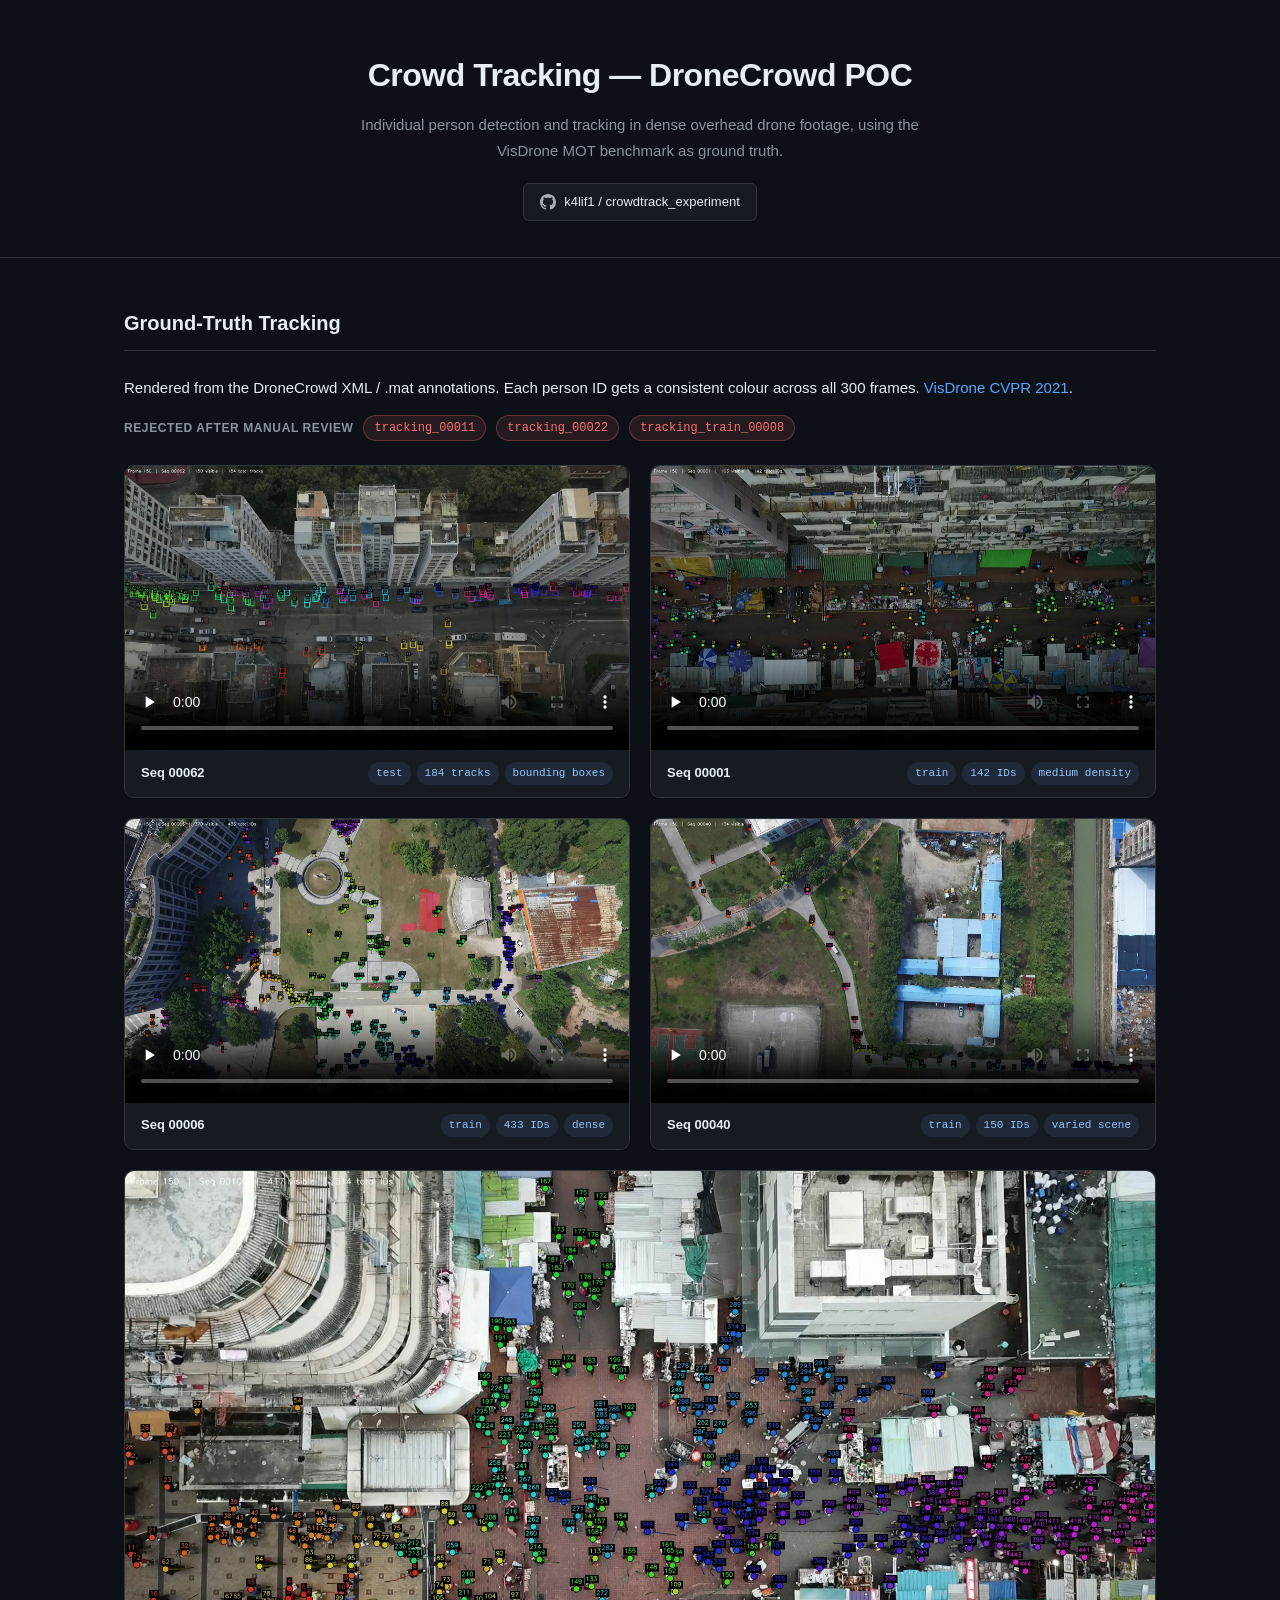
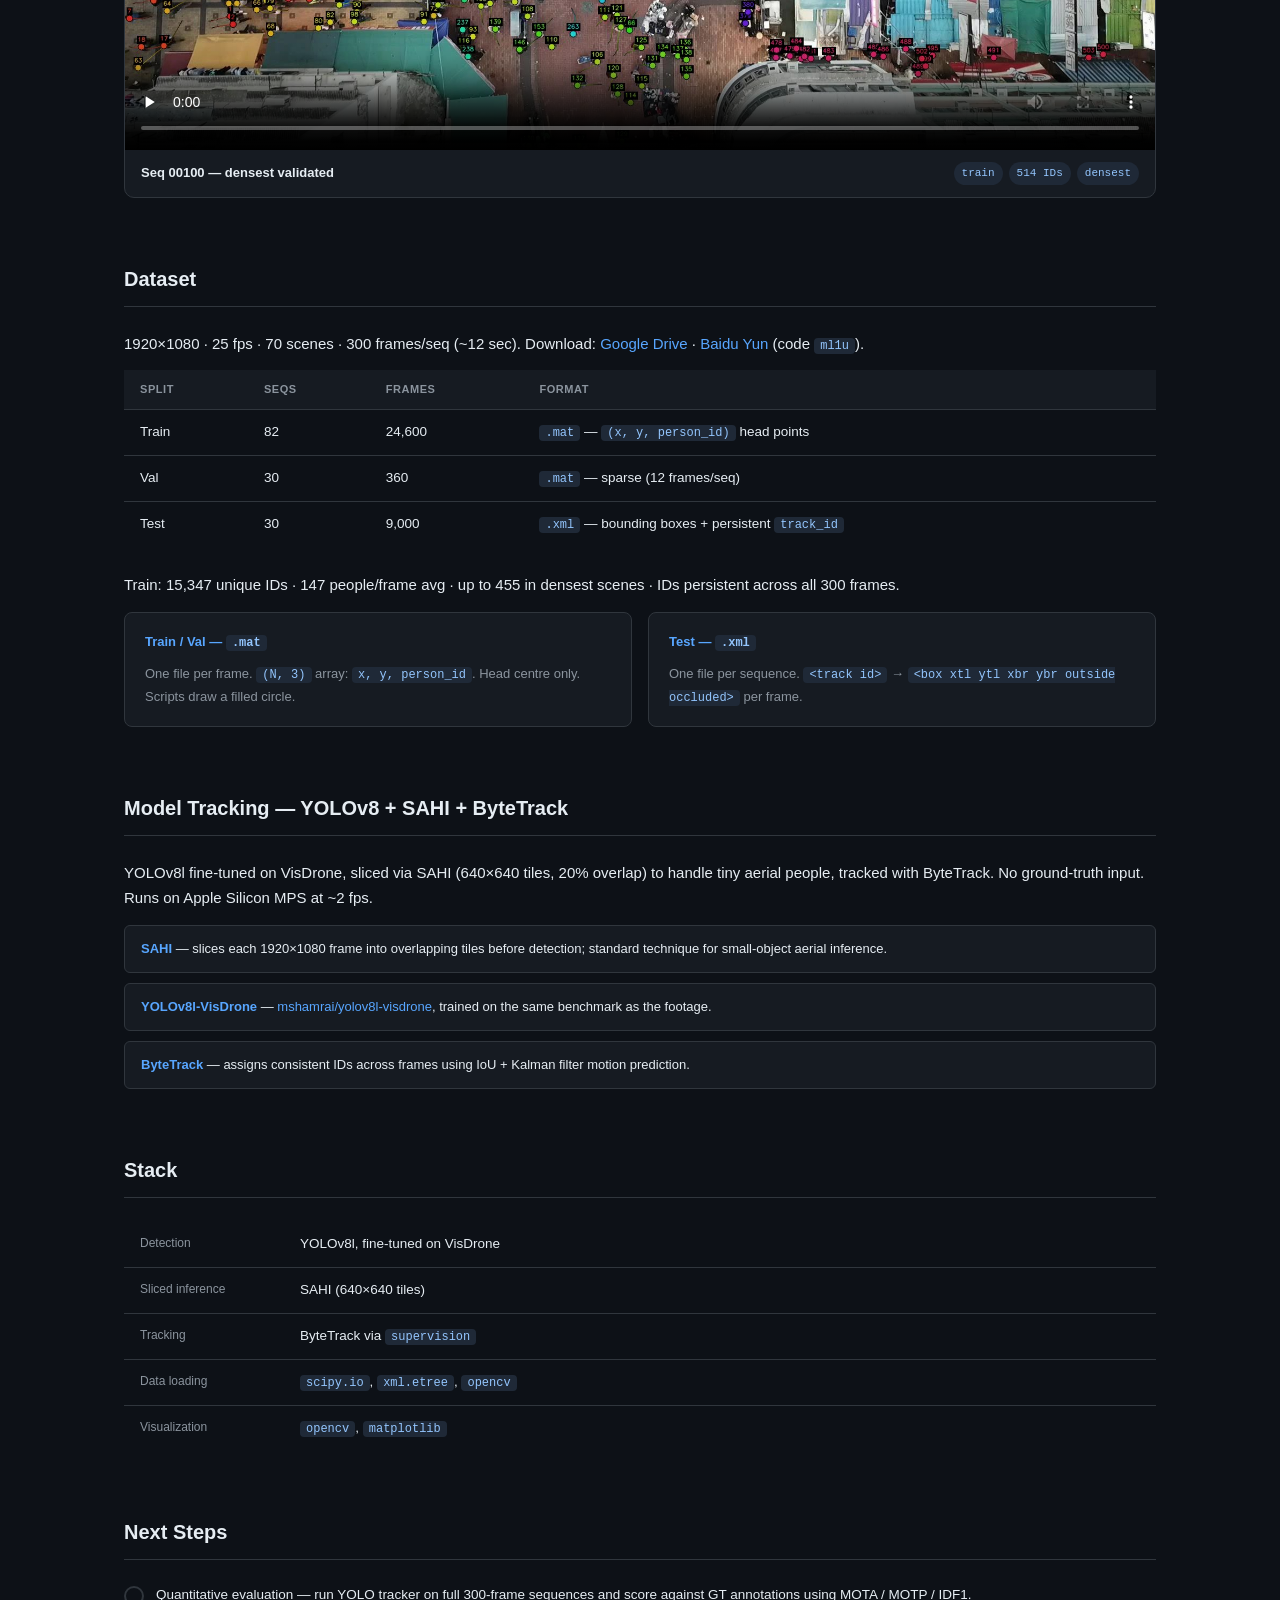
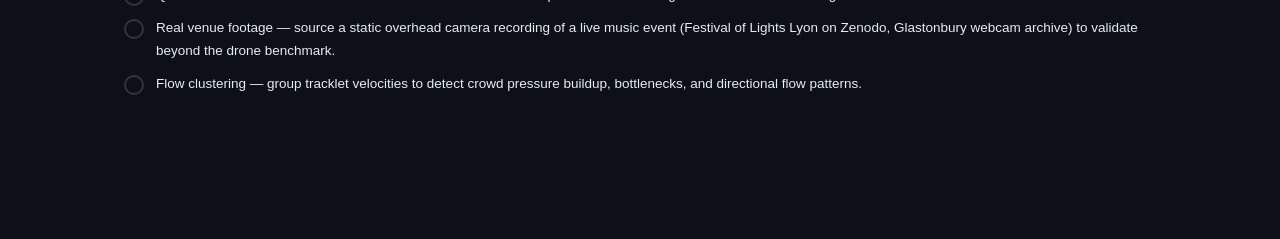
==== commit 3fe862b3: "Update next steps: MOTA evaluation, venue footage, flow clustering Co-Authored-By: Claude Sonnet 4.6" ====
--- a/index.html
+++ b/index.html
@@ -395,6 +395,16 @@
     </table>
   </section>
 
+  <!-- ── Next Steps ───────────────────────────────────────────────── -->
+  <section>
+    <h2>Next Steps</h2>
+    <ul class="steps">
+      <li><span class="step-dot"></span><span>Quantitative evaluation — run YOLO tracker on full 300-frame sequences and score against GT annotations using MOTA / MOTP / IDF1.</span></li>
+      <li><span class="step-dot"></span><span>Real venue footage — source a static overhead camera recording of a live music event (Festival of Lights Lyon on Zenodo, Glastonbury webcam archive) to validate beyond the drone benchmark.</span></li>
+      <li><span class="step-dot"></span><span>Flow clustering — group tracklet velocities to detect crowd pressure buildup, bottlenecks, and directional flow patterns.</span></li>
+    </ul>
+  </section>
+
 </main>
 </body>
 </html>
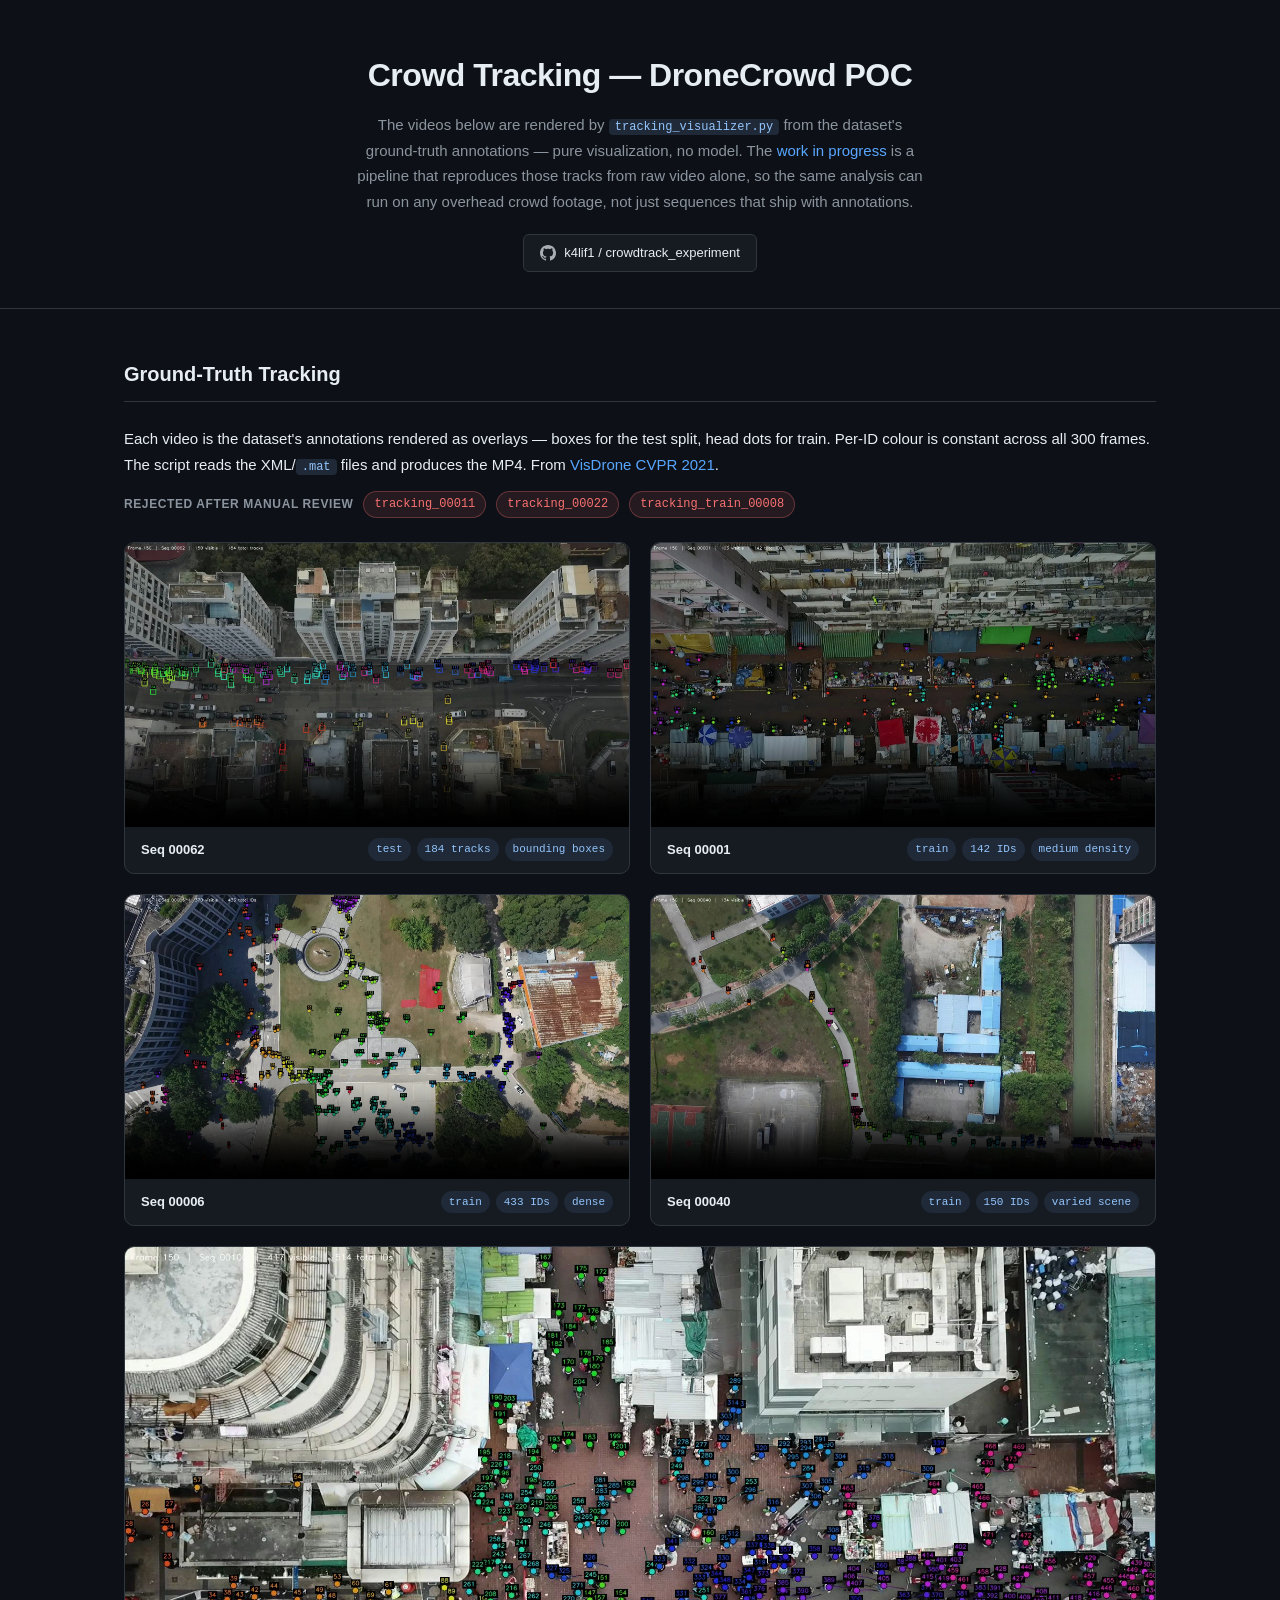
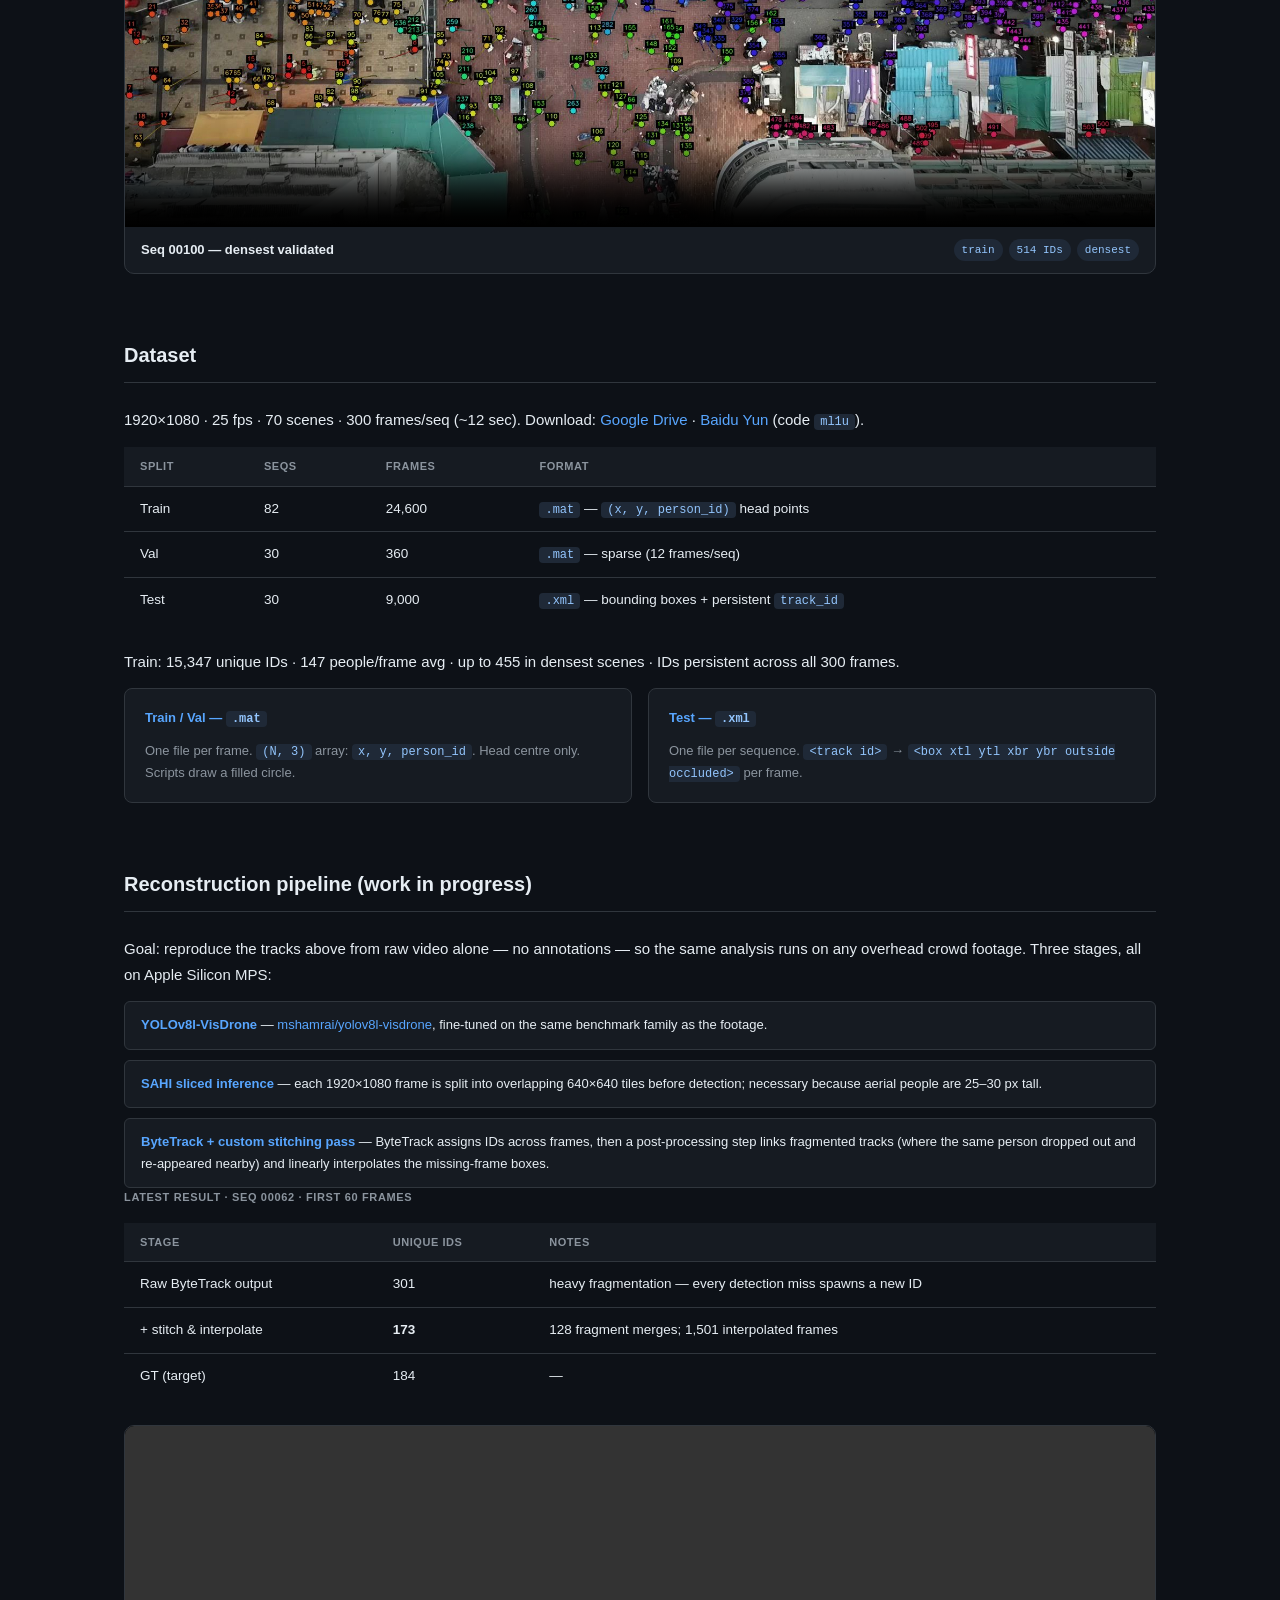
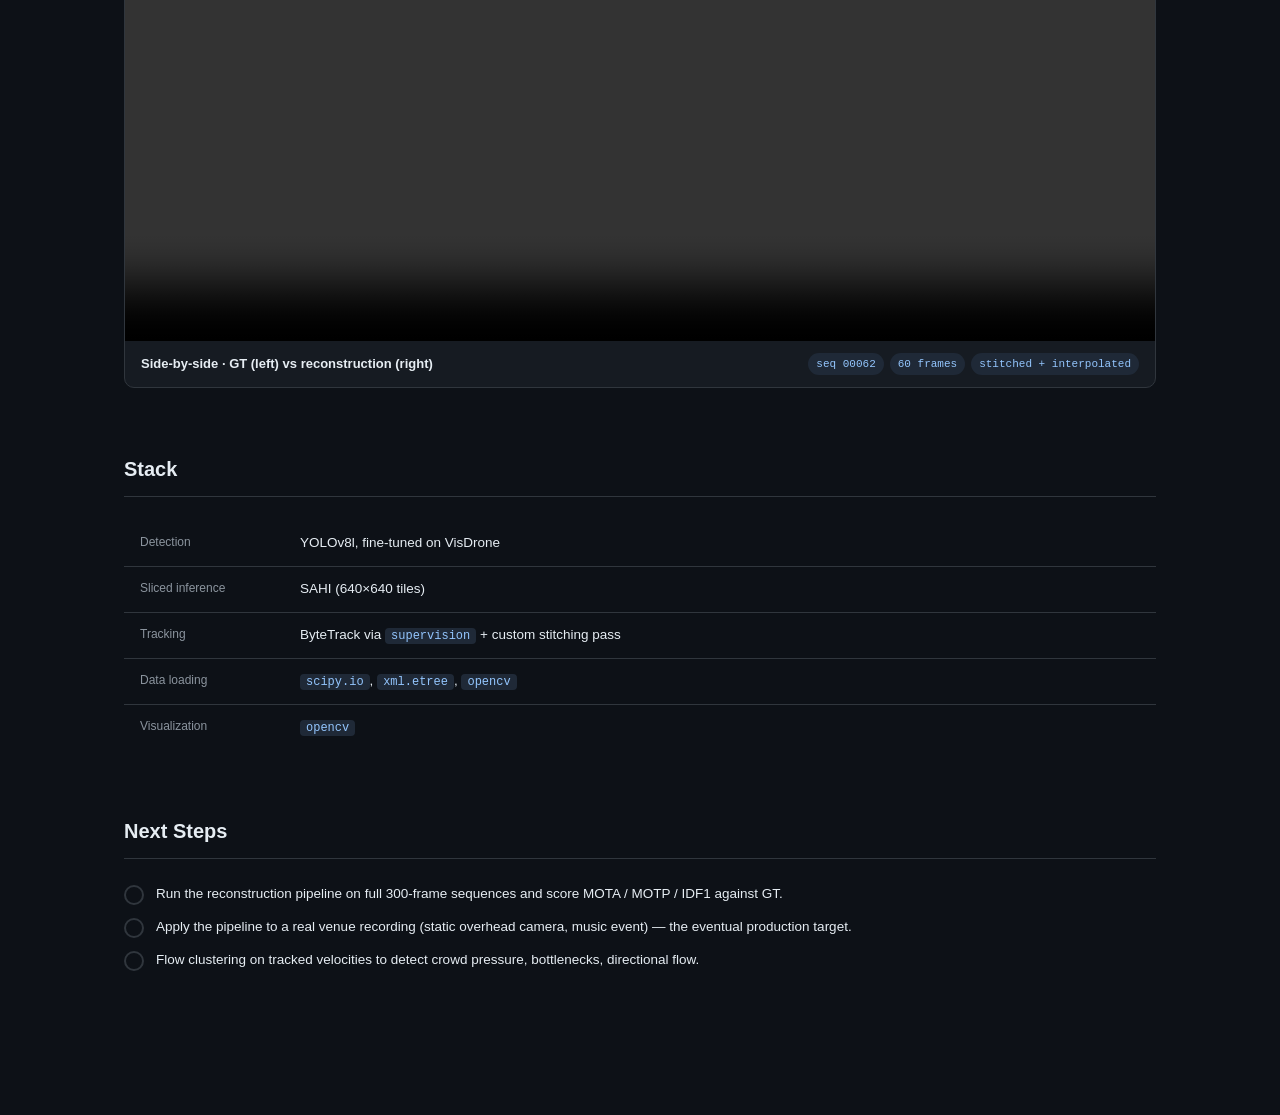
==== commit 274fb005: "Add stitching post-processing + comparison tool; reframe README/index - yolo_tracker.py: two-pass de" ====
--- a/index.html
+++ b/index.html
@@ -277,7 +277,7 @@
 
 <header>
   <h1>Crowd Tracking — DroneCrowd POC</h1>
-  <p>Individual person detection and tracking in dense overhead drone footage, using the VisDrone MOT benchmark as ground truth.</p>
+  <p>The videos below are rendered by <code>tracking_visualizer.py</code> from the dataset's ground-truth annotations — pure visualization, no model. The <a href="#pipeline">work in progress</a> is a pipeline that reproduces those tracks from raw video alone, so the same analysis can run on any overhead crowd footage, not just sequences that ship with annotations.</p>
   <a class="repo-link" href="https://github.com/k4lif1/crowdtrack_experiment" target="_blank">
     <svg height="16" viewBox="0 0 16 16" fill="currentColor"><path d="M8 0C3.58 0 0 3.58 0 8c0 3.54 2.29 6.53 5.47 7.59.4.07.55-.17.55-.38 0-.19-.01-.82-.01-1.49-2.01.37-2.53-.49-2.69-.94-.09-.23-.48-.94-.82-1.13-.28-.15-.68-.52-.01-.53.63-.01 1.08.58 1.23.82.72 1.21 1.87.87 2.33.66.07-.52.28-.87.51-1.07-1.78-.2-3.64-.89-3.64-3.95 0-.87.31-1.59.82-2.15-.08-.2-.36-1.02.08-2.12 0 0 .67-.21 2.2.82.64-.18 1.32-.27 2-.27.68 0 1.36.09 2 .27 1.53-1.04 2.2-.82 2.2-.82.44 1.1.16 1.92.08 2.12.51.56.82 1.27.82 2.15 0 3.07-1.87 3.75-3.65 3.95.29.25.54.73.54 1.48 0 1.07-.01 1.93-.01 2.2 0 .21.15.46.55.38A8.013 8.013 0 0016 8c0-4.42-3.58-8-8-8z"/></svg>
     k4lif1 / crowdtrack_experiment
@@ -289,7 +289,7 @@
   <!-- ── GT Tracking Videos ──────────────────────────────────────── -->
   <section>
     <h2>Ground-Truth Tracking</h2>
-    <p>Rendered from the DroneCrowd XML / .mat annotations. Each person ID gets a consistent colour across all 300 frames. <a href="https://openaccess.thecvf.com/content/CVPR2021/papers/Wen_Detection_Tracking_and_Counting_Meets_Drones_in_Crowds_A_Benchmark_CVPR_2021_paper.pdf" target="_blank">VisDrone CVPR 2021</a>.</p>
+    <p>Each video is the dataset's annotations rendered as overlays — boxes for the test split, head dots for train. Per-ID colour is constant across all 300 frames. The script reads the XML/<code>.mat</code> files and produces the MP4. From <a href="https://openaccess.thecvf.com/content/CVPR2021/papers/Wen_Detection_Tracking_and_Counting_Meets_Drones_in_Crowds_A_Benchmark_CVPR_2021_paper.pdf" target="_blank">VisDrone CVPR 2021</a>.</p>
 
     <div class="rejected-row">
       <span class="rejected-label">Rejected after manual review</span>
@@ -370,15 +370,35 @@
     </div>
   </section>
 
-  <!-- ── Model Tracking ───────────────────────────────────────────── -->
-  <section>
-    <h2>Model Tracking — YOLOv8 + SAHI + ByteTrack</h2>
-    <p>YOLOv8l fine-tuned on VisDrone, sliced via SAHI (640×640 tiles, 20% overlap) to handle tiny aerial people, tracked with ByteTrack. No ground-truth input. Runs on Apple Silicon MPS at ~2 fps.</p>
+  <!-- ── Reconstruction Pipeline ──────────────────────────────────── -->
+  <section id="pipeline">
+    <h2>Reconstruction pipeline (work in progress)</h2>
+    <p>Goal: reproduce the tracks above from raw video alone — no annotations — so the same analysis runs on any overhead crowd footage. Three stages, all on Apple Silicon MPS:</p>
     <ul class="layers">
-      <li><strong>SAHI</strong> — slices each 1920×1080 frame into overlapping tiles before detection; standard technique for small-object aerial inference.</li>
-      <li><strong>YOLOv8l-VisDrone</strong> — <a href="https://huggingface.co/mshamrai/yolov8l-visdrone" target="_blank">mshamrai/yolov8l-visdrone</a>, trained on the same benchmark as the footage.</li>
-      <li><strong>ByteTrack</strong> — assigns consistent IDs across frames using IoU + Kalman filter motion prediction.</li>
+      <li><strong>YOLOv8l-VisDrone</strong> — <a href="https://huggingface.co/mshamrai/yolov8l-visdrone" target="_blank">mshamrai/yolov8l-visdrone</a>, fine-tuned on the same benchmark family as the footage.</li>
+      <li><strong>SAHI sliced inference</strong> — each 1920×1080 frame is split into overlapping 640×640 tiles before detection; necessary because aerial people are 25–30 px tall.</li>
+      <li><strong>ByteTrack + custom stitching pass</strong> — ByteTrack assigns IDs across frames, then a post-processing step links fragmented tracks (where the same person dropped out and re-appeared nearby) and linearly interpolates the missing-frame boxes.</li>
     </ul>
+
+    <h3>Latest result · seq 00062 · first 60 frames</h3>
+    <table>
+      <thead><tr><th>Stage</th><th>Unique IDs</th><th>Notes</th></tr></thead>
+      <tbody>
+        <tr><td>Raw ByteTrack output</td><td>301</td><td>heavy fragmentation — every detection miss spawns a new ID</td></tr>
+        <tr><td>+ stitch &amp; interpolate</td><td><strong>173</strong></td><td>128 fragment merges; 1,501 interpolated frames</td></tr>
+        <tr><td>GT (target)</td><td>184</td><td>—</td></tr>
+      </tbody>
+    </table>
+    <br>
+    <div class="video-grid">
+      <div class="video-card full">
+        <video src="videos/comparison/compare_00062.mp4" controls preload="none"></video>
+        <div class="caption">
+          <span class="caption-title">Side-by-side · GT (left) vs reconstruction (right)</span>
+          <div class="tags"><span class="tag">seq 00062</span><span class="tag">60 frames</span><span class="tag">stitched + interpolated</span></div>
+        </div>
+      </div>
+    </div>
   </section>
 
   <!-- ── Stack ────────────────────────────────────────────────────── -->
@@ -388,9 +408,9 @@
       <tbody>
         <tr><td>Detection</td><td>YOLOv8l, fine-tuned on VisDrone</td></tr>
         <tr><td>Sliced inference</td><td>SAHI (640×640 tiles)</td></tr>
-        <tr><td>Tracking</td><td>ByteTrack via <code>supervision</code></td></tr>
+        <tr><td>Tracking</td><td>ByteTrack via <code>supervision</code> + custom stitching pass</td></tr>
         <tr><td>Data loading</td><td><code>scipy.io</code>, <code>xml.etree</code>, <code>opencv</code></td></tr>
-        <tr><td>Visualization</td><td><code>opencv</code>, <code>matplotlib</code></td></tr>
+        <tr><td>Visualization</td><td><code>opencv</code></td></tr>
       </tbody>
     </table>
   </section>
@@ -399,9 +419,9 @@
   <section>
     <h2>Next Steps</h2>
     <ul class="steps">
-      <li><span class="step-dot"></span><span>Quantitative evaluation — run YOLO tracker on full 300-frame sequences and score against GT annotations using MOTA / MOTP / IDF1.</span></li>
-      <li><span class="step-dot"></span><span>Real venue footage — source a static overhead camera recording of a live music event (Festival of Lights Lyon on Zenodo, Glastonbury webcam archive) to validate beyond the drone benchmark.</span></li>
-      <li><span class="step-dot"></span><span>Flow clustering — group tracklet velocities to detect crowd pressure buildup, bottlenecks, and directional flow patterns.</span></li>
+      <li><span class="step-dot"></span><span>Run the reconstruction pipeline on full 300-frame sequences and score MOTA / MOTP / IDF1 against GT.</span></li>
+      <li><span class="step-dot"></span><span>Apply the pipeline to a real venue recording (static overhead camera, music event) — the eventual production target.</span></li>
+      <li><span class="step-dot"></span><span>Flow clustering on tracked velocities to detect crowd pressure, bottlenecks, directional flow.</span></li>
     </ul>
   </section>
 
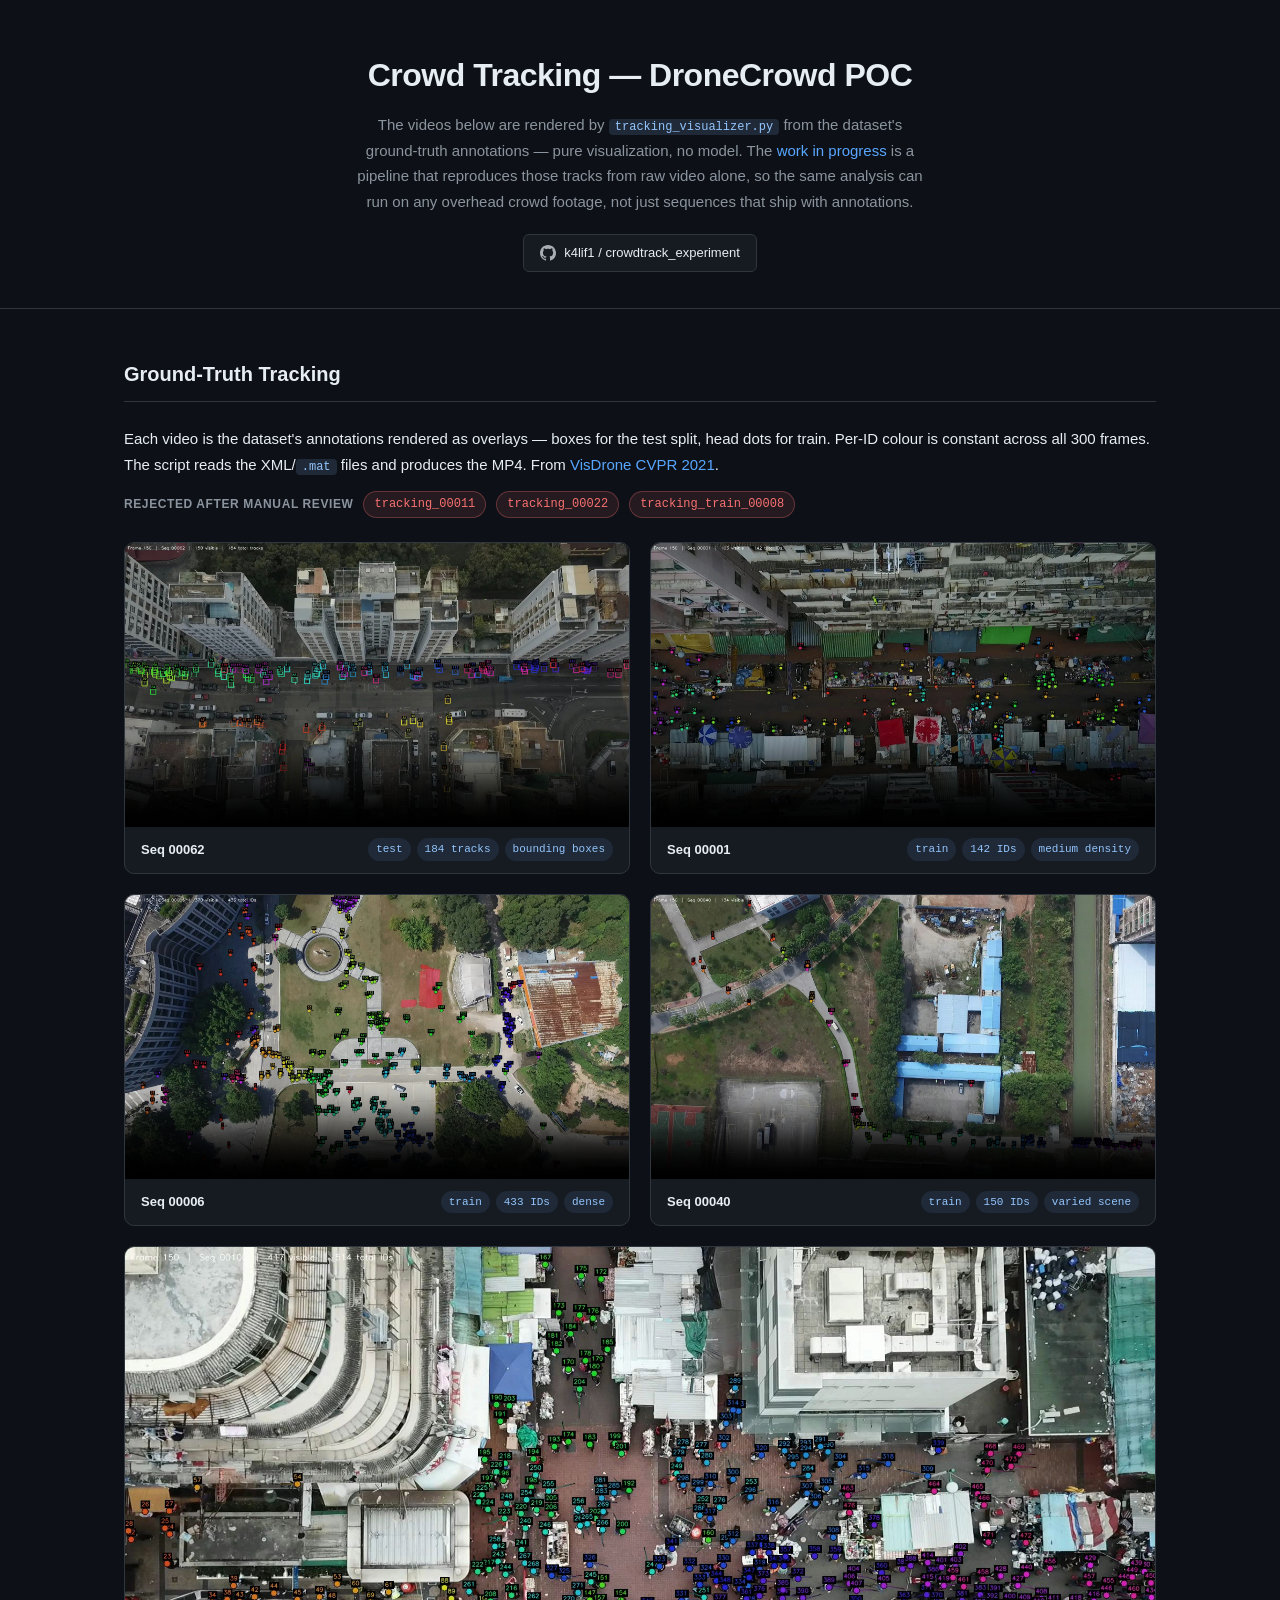
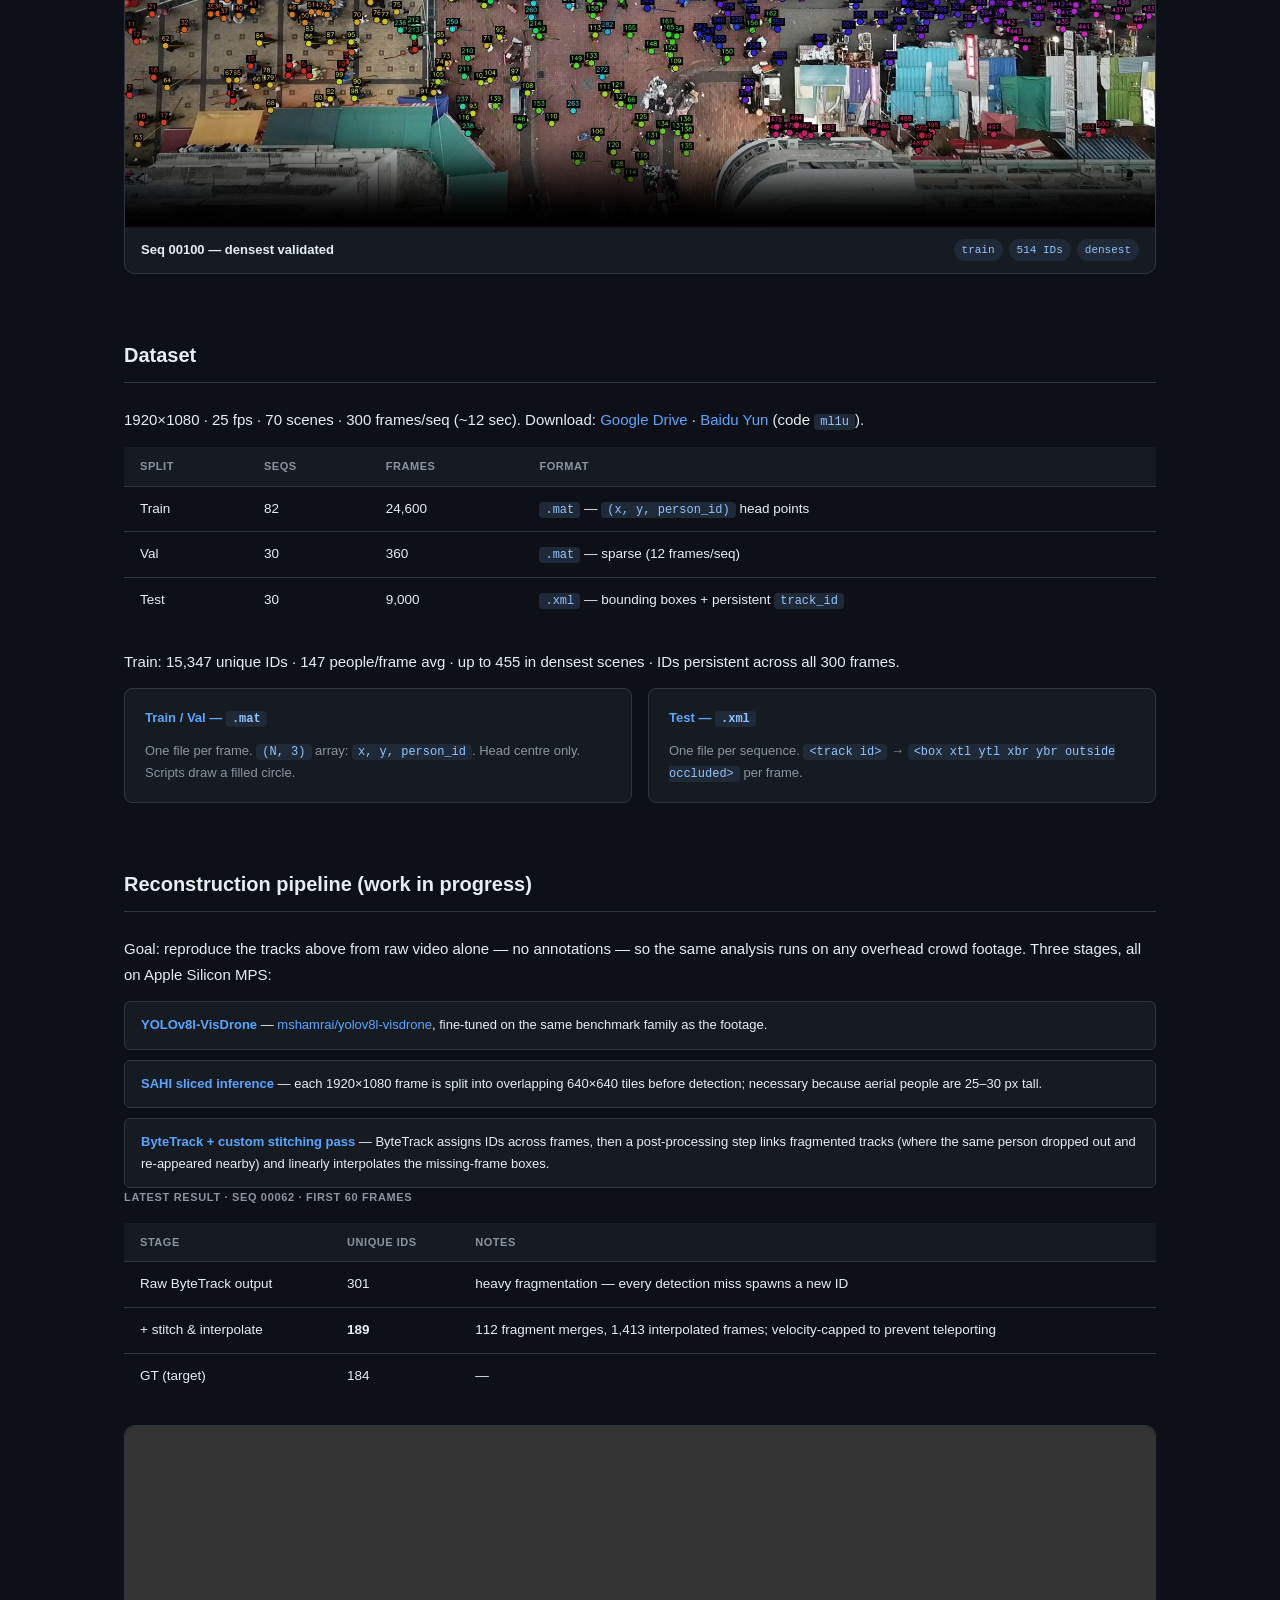
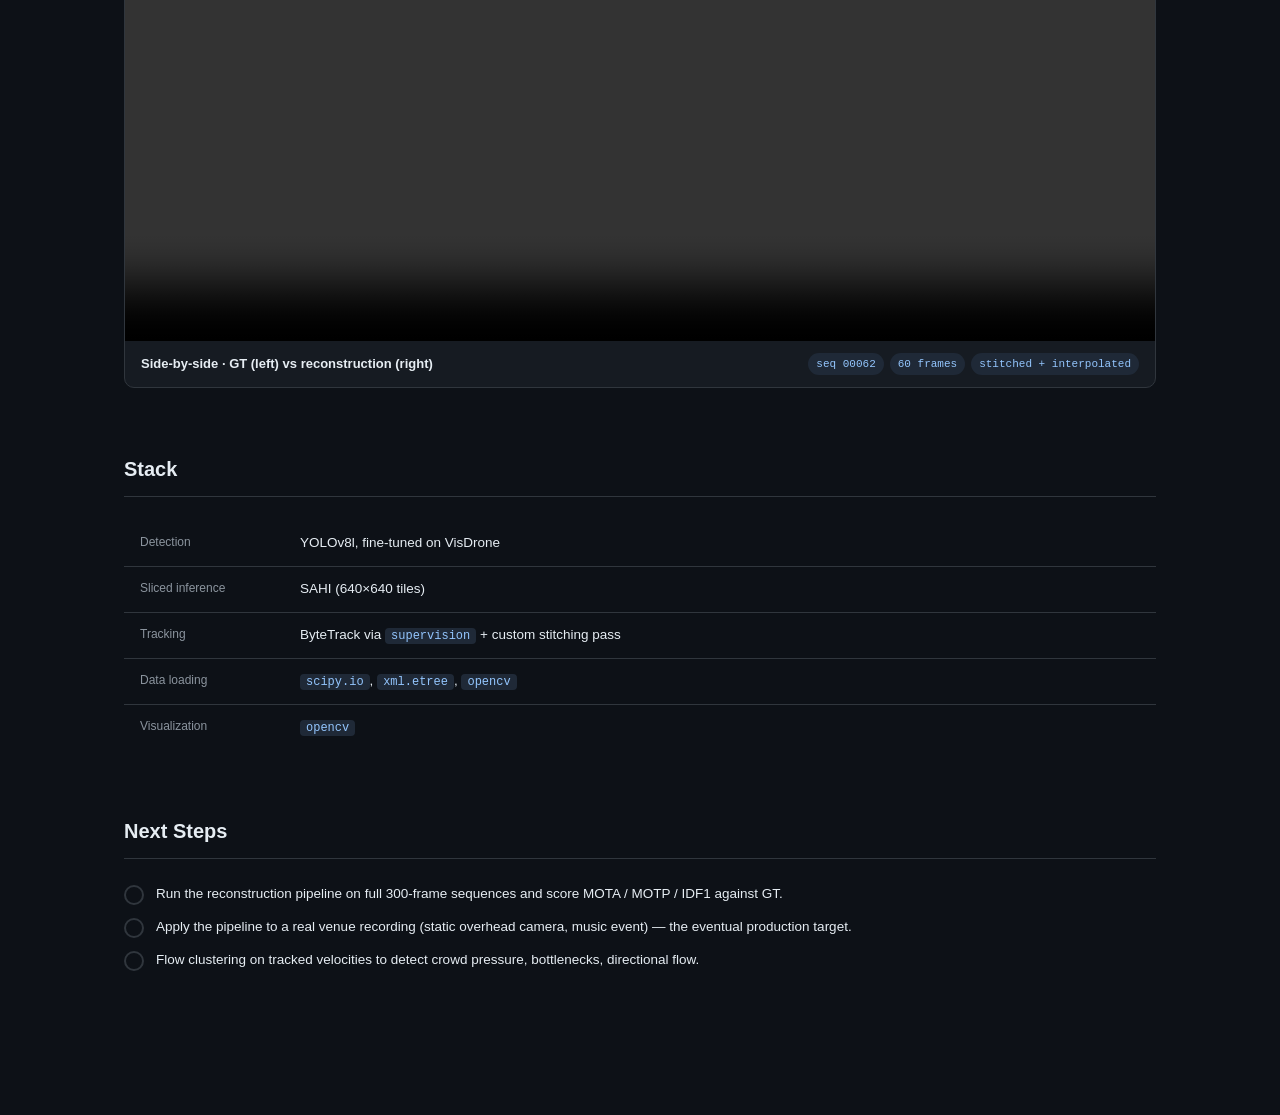
==== commit e66a6773: "Fix track-stitch teleporting: tighten dist factor + add velocity cap The previous stitching threshol" ====
--- a/index.html
+++ b/index.html
@@ -385,7 +385,7 @@
       <thead><tr><th>Stage</th><th>Unique IDs</th><th>Notes</th></tr></thead>
       <tbody>
         <tr><td>Raw ByteTrack output</td><td>301</td><td>heavy fragmentation — every detection miss spawns a new ID</td></tr>
-        <tr><td>+ stitch &amp; interpolate</td><td><strong>173</strong></td><td>128 fragment merges; 1,501 interpolated frames</td></tr>
+        <tr><td>+ stitch &amp; interpolate</td><td><strong>189</strong></td><td>112 fragment merges, 1,413 interpolated frames; velocity-capped to prevent teleporting</td></tr>
         <tr><td>GT (target)</td><td>184</td><td>—</td></tr>
       </tbody>
     </table>
